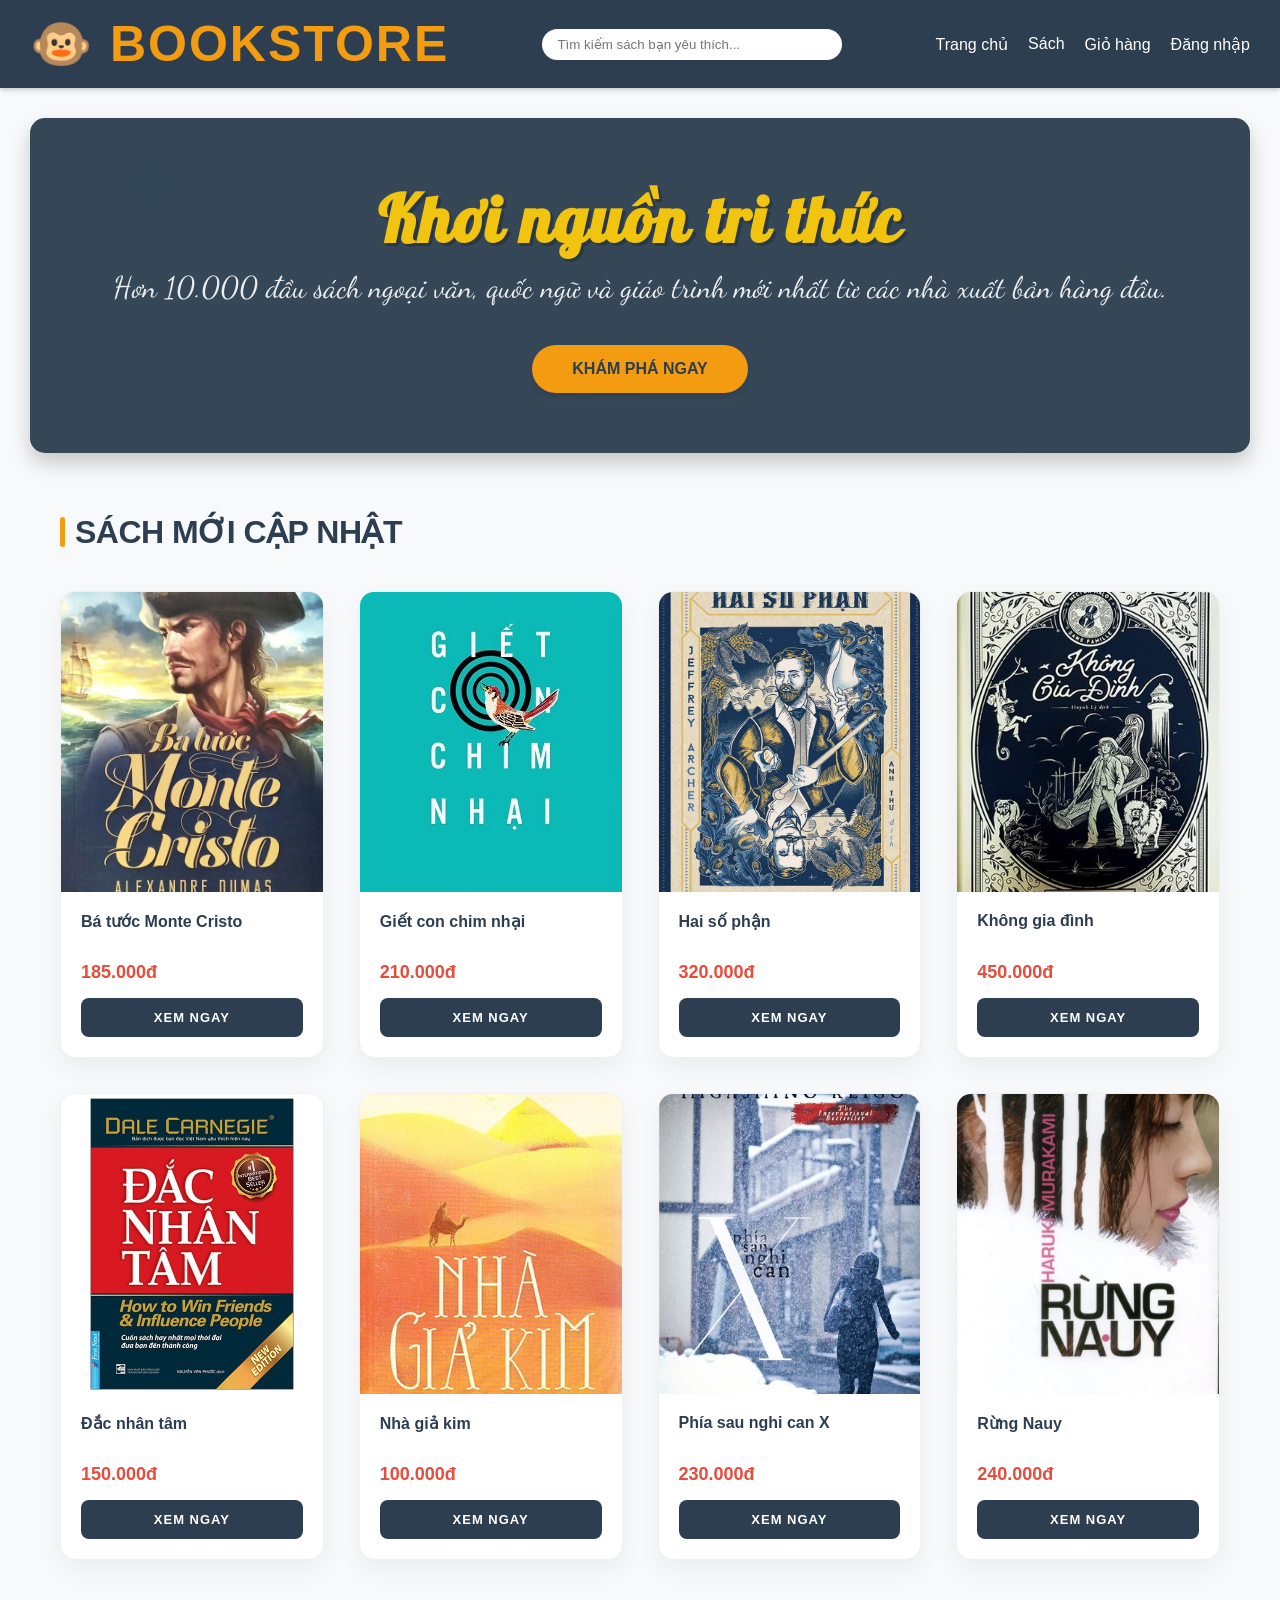
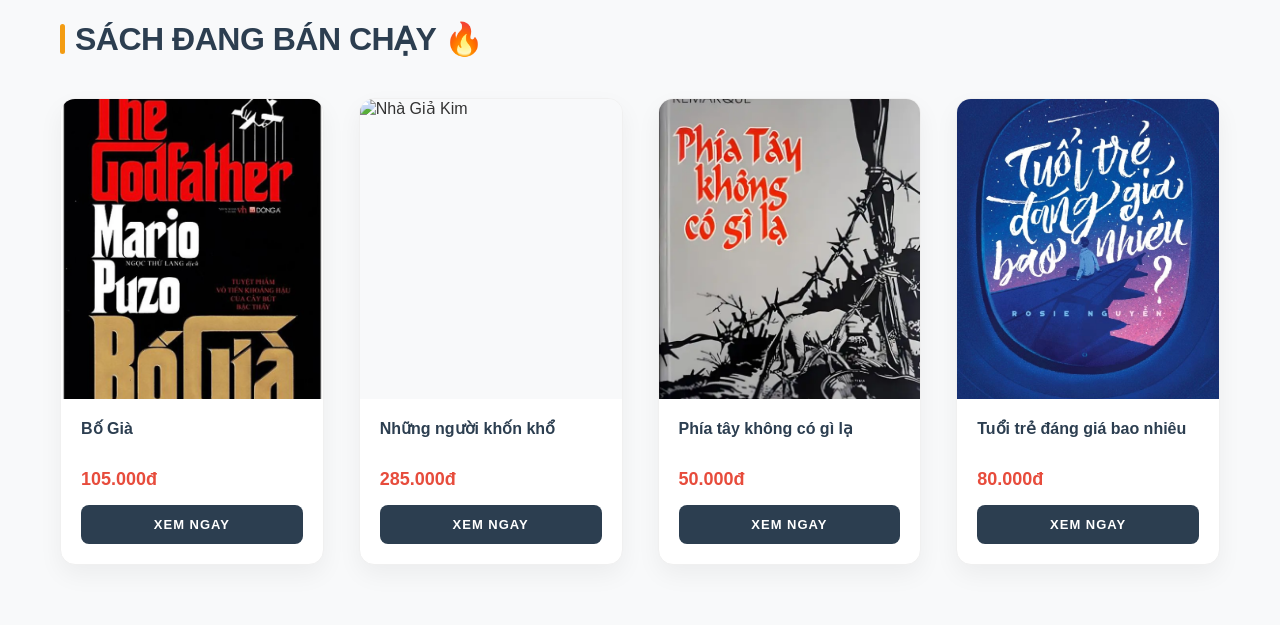
==== src/views/index.html @ acd98447 "Khoi tao du lieu" ====
<!DOCTYPE html>
<html lang="vi">
<head>
    <meta charset="UTF-8">
    <meta name="viewport" content="width=device-width, initial-scale=1.0">
    <title>Hệ Thống Nhà Sách Trực Tuyến</title>
    <link rel="stylesheet" href="../assets/css/dinh-dang.css">
    <link href="https://fonts.googleapis.com/css2?family=Inter:wght@400;700;800&display=swap" rel="stylesheet">
    <link href="https://fonts.googleapis.com/css2?family=Dancing+Script:wght@400;700&display=swap" rel="stylesheet">
    <link href="https://fonts.googleapis.com/css2?family=Dancing+Script:wght@700&family=Lobster&display=swap" rel="stylesheet">
</head>
<body>

<header>
    <div class="logo">
        🐵 BOOKSTORE
    </div>

    <div class="search-bar" style="position: relative;">
        <input type="text" id="search-input" placeholder="Tìm kiếm sách bạn yêu thích..." autocomplete="off">

        <div id="search-suggestions" class="suggestions-box"></div>
    </div>

    <nav>
        <ul>
            <li><a href="index.html">Trang chủ</a></li>
            <li><a href="danh-muc-sach.html">Sách</a></li>
            <li><a href="gio-hang.html">Giỏ hàng</a></li>
            <li id="menu-login"><a href="dang-nhap.html">Đăng nhập</a></li>
        </ul>
    </nav>
</header>

<section class="hero">
    <div class="hero-banner">
        <h1>Khơi nguồn tri thức</h1>
        <p>Hơn 10.000 đầu sách ngoại văn, quốc ngữ và giáo trình mới nhất từ các nhà xuất bản hàng đầu.</p>
        <button class="btn-cta" onclick="window.location.href='danh-muc-sach.html'">Khám phá ngay</button>
    </div>
</section>

<div class="container">
    <h2 style="margin-bottom: 30px; display: flex; align-items: center; gap: 10px;">
        <span style="width: 5px; height: 30px; background: #2563eb; display: inline-block;"></span>
        Sách mới cập nhật
    </h2>

    <div class="book-grid">
        <div class="book-card">
            <div class="book-img"><img src="../assets/images/ba-tuoc-monte-cristo.jpg" style="width: 100%; height: 100%; object-fit: cover;"></div>
            <div class="book-content">
                <div class="book-title">Bá tước Monte Cristo</div>
                <div class="price">185.000đ</div>
                <button class="btn-buy">Xem ngay</button>
            </div>
        </div>

        <div class="book-card">
            <div class="book-img"><img src="../assets/images/giet-con-chim-nhai.jpg" style="width: 100%; height: 100%; object-fit: cover;"></div>
            <div class="book-content">
                <div class="book-title">Giết con chim nhại</div>
                <div class="price">210.000đ</div>
                <button class="btn-buy">Xem ngay</button>
            </div>
        </div>

        <div class="book-card">
            <div class="book-img"><img src="../assets/images/hai-so-phan.jpg" style="width: 100%; height: 100%; object-fit: cover;"></div>
            <div class="book-content">
                <div class="book-title">Hai số phận</div>
                <div class="price">320.000đ</div>
                <button class="btn-buy">Xem ngay</button>
            </div>
        </div>

        <div class="book-card">
            <div class="book-img"><img src="../assets/images/khong-gia-dinh.jpg" style="width: 100%; height: 100%; object-fit: cover;"></div>
            <div class="book-content">
                <div class="book-title">Không gia đình</div>
                <div class="price">450.000đ</div>
                <button class="btn-buy">Xem ngay</button>
            </div>
        </div>

        <div class="book-card">
            <div class="book-img"><img src="../assets/images/dac-nhan-tam.jpg" style="width: 100%; height: 100%; object-fit: cover;"></div>
            <div class="book-content">
                <div class="book-title">Đắc nhân tâm</div>
                <div class="price">150.000đ</div>
                <button class="btn-buy">Xem ngay</button>
            </div>
        </div>

        <div class="book-card">
            <div class="book-img"><img src="../assets/images/nha-gia-kim.jpg" style="width: 100%; height: 100%; object-fit: cover;"></div>
            <div class="book-content">
                <div class="book-title">Nhà giả kim</div>
                <div class="price">100.000đ</div>
                <button class="btn-buy">Xem ngay</button>
            </div>
        </div>

        <div class="book-card">
            <div class="book-img"><img src="../assets/images/phia-sau-nghi-can-x.png" style="width: 100%; height: 100%; object-fit: cover;"></div>
            <div class="book-content">
                <div class="book-title">Phía sau nghi can X</div>
                <div class="price">230.000đ</div>
                <button class="btn-buy">Xem ngay</button>
            </div>
        </div>

        <div class="book-card">
            <div class="book-img"><img src="../assets/images/rung-nauy.png" style="width: 100%; height: 100%; object-fit: cover;"></div>
            <div class="book-content">
                <div class="book-title">Rừng Nauy</div>
                <div class="price">240.000đ</div>
                <button class="btn-buy">Xem ngay</button>
            </div>
        </div>
    </div>
</div>

<div class="container">
    <h2 style="margin-bottom: 30px; display: flex; align-items: center; gap: 10px;">
        <span style="width: 5px; height: 30px; background: #e74c3c; display: inline-block; border-radius: 10px;"></span>
        Sách đang bán chạy 🔥
    </h2>

    <div class="book-grid">
        <div class="book-card">
            <div class="book-img">
                <img src="../assets/images/bo-gia.png" style="width: 100%; height: 100%; object-fit: cover;" alt="Đắc Nhân Tâm">
            </div>
            <div class="book-content">
                <div class="book-title">Bố Già</div>
                <div class="price">105.000đ</div>
                <button class="btn-buy">Xem ngay</button>
            </div>
        </div>

        <div class="book-card">
            <div class="book-img">
                <img src="../assets/images/nhung-nguoi-khon-kho.png" style="width: 100%; height: 100%; object-fit: cover;" alt="Nhà Giả Kim">
            </div>
            <div class="book-content">
                <div class="book-title">Những người khốn khổ</div>
                <div class="price">285.000đ</div>
                <button class="btn-buy">Xem ngay</button>
            </div>
        </div>

        <div class="book-card">
            <div class="book-img">
                <img src="../assets/images/phia-tay-khong-co-gi-la.png" style="width: 100%; height: 100%; object-fit: cover;" alt="Bá tước Monte Cristo">
            </div>
            <div class="book-content">
                <div class="book-title">Phía tây không có gì lạ</div>
                <div class="price">50.000đ</div>
                <button class="btn-buy">Xem ngay</button>
            </div>
        </div>

        <div class="book-card">
            <div class="book-img">
                <img src="../assets/images/tuoi-tre-dang-gia-bao-nhieu.png" style="width: 100%; height: 100%; object-fit: cover;" alt="Giết con chim nhại">
            </div>
            <div class="book-content">
                <div class="book-title">Tuổi trẻ đáng giá bao nhiêu</div>
                <div class="price">80.000đ</div>
                <button class="btn-buy">Xem ngay</button>
            </div>
        </div>
    </div>
</div>

<script>
    // Khi trang web vừa tải xong thì chạy đoạn code này
    document.addEventListener('DOMContentLoaded', function() {
        // Lục tìm trong bộ nhớ xem có tên khách hàng không
        var tenUser = sessionStorage.getItem('tenKhachHang');

        if (tenUser) { // Nếu có người đang đăng nhập
            var menuLogin = document.getElementById('menu-login');

            // 1. Đổi chữ thành tên người dùng (màu cam cho nổi bật)
            // 2. Thêm nút "Đăng xuất" nhỏ ngay bên cạnh
            menuLogin.innerHTML = `
                <a href="#" style="color: #f39c12; font-weight: bold;">👋 Chào, ${tenUser}</a>
                <a href="#" onclick="dangXuat()" style="font-size: 12px; color: #e74c3c; margin-left: 5px; cursor: pointer;">(Thoát)</a>
            `;
        }
    });

    // Hàm xử lý khi bấm nút (Thoát)
    function dangXuat() {
        sessionStorage.removeItem('tenKhachHang'); // Xóa tên khỏi bộ nhớ
        window.location.reload(); // Tải lại trang web về trạng thái ban đầu
    }
</script>

</body>
</html>
---- src/assets/css/dinh-dang.css ----
/* 1. RESET - Dọn sạch lề thừa của trình duyệt */
* {
    margin: 0;
    padding: 0;
    box-sizing: border-box;
}

/* 2. NỀN MÓNG TRANG WEB */
body {
    font-family: 'Segoe UI', Tahoma, Geneva, Verdana, sans-serif;
    background-color: #f8f9fa; /* Màu nền xám thật nhạt cho dịu mắt */
    color: #333;
}

/* 3. THANH MENU (HEADER) */
header {
    background-color: #2c3e50; /* Màu xanh đen chuyên nghiệp */
    color: white;
    display: flex;
    justify-content: space-between;
    align-items: center;
    padding: 15px 30px;
    box-shadow: 0 2px 5px rgba(0,0,0,0.2);
}

header a {
    color: white;
    text-decoration: none;
}

.logo {
    font-size: 50px;
    font-weight: bold;
    color: #f39c12; /* Màu vàng cam */
    letter-spacing: 2px;
}

nav ul {
    list-style: none;
    display: flex;
    gap: 20px; /* Khoảng cách giữa các mục menu */
}

nav a:hover {
    color: #f39c12;
}

/* Trang trí cho ô tìm kiếm */
.search-bar input {
    padding: 8px 15px;
    width: 300px; /* Chiều dài của thanh tìm kiếm */
    border: none; /* Xóa viền đen xấu xí mặc định */
    border-radius: 20px; /* Bo góc tròn trịa */
    outline: none; /* Xóa viền xanh khi click chuột vào */
}

/* Thêm hiệu ứng khi người dùng đang gõ tìm kiếm */
.search-bar input:focus {
    box-shadow: 0 0 8px rgba(243, 156, 18, 0.6); /* Tỏa hào quang màu vàng cam */
}
/* =========================================================
   4. PHẦN GIỚI THIỆU LỚN (HERO BANNER)
   ========================================================= */
.hero-banner {
    background-color: var(--primary-color, #2c3e50); /* Màu xanh đen chuyên nghiệp */
    color: var(--white, white); /* Chữ màu trắng */
    padding: 60px 20px; /* Tăng padding để banner to và thoáng hơn */
    text-align: center;
    border-radius: 15px; /* Bo tròn nhẹ các góc của cả khối banner */
    margin: 30px; /* Tạo khoảng cách 30px xung quanh banner so với các thành phần khác */
    box-shadow: 0 10px 20px rgba(0,0,0,0.2); /* Tạo bóng đổ sâu, làm banner nổi bật hẳn lên */

    /* MẸO NÂNG CAO: Thêm hiệu ứng nền vân mờ (pattern) */
    background-image: radial-gradient(circle at 10% 20%, rgba(216, 241, 230, 0.05) 0%, rgba(233, 226, 226, 0.05) 90.1%);
}

/* Định dạng Tiêu đề chính (Khơi nguồn tri thức) */
.hero-banner h1 {
    /* 1. Đổi sang font Lobster - kiểu uốn lượn nhưng đậm đà, mạnh mẽ */
    font-family: 'Lobster', cursive;

    /* 2. Cho cỡ chữ to hẳn lên để gây ấn tượng mạnh */
    font-size: 65px;

    /* 3. Màu sắc: Dùng màu vàng cam (vàng kim) để trông sang trọng */
    color: #f1c40f;

    /* 4. Hiệu ứng bóng đổ để chữ uốn lượn nổi bật trên nền xanh */
    text-shadow: 3px 3px 0px rgba(0, 0, 0, 0.2);

    margin-bottom: 10px;
    letter-spacing: 2px; /* Khoảng cách giữa các chữ uốn lượn */
}

/* Định dạng dòng mô tả (Hơn 10.000 đầu sách...) */
.hero-banner p {
    font-family: 'Dancing Script', cursive;
    font-size: 30px; /* Nhỏ hơn tiêu đề một chút */
    color: rgba(255, 255, 255, 0.9); /* Màu trắng hơi mờ cho thanh thoát */
    font-weight: 400;

    white-space: nowrap;
    margin: 0 auto 40px auto;
}

/* Định dạng cái nút bấm (KHÁM PHÁ NGAY) */
.hero-banner .btn-cta {
    background-color: var(--accent-color, #f39c12); /* Màu vàng cam nổi bật */
    color: var(--primary-color, #2c3e50); /* Chữ màu xanh đen đậm */
    padding: 15px 40px; /* Nút to, dễ bấm */
    border: none;
    border-radius: 30px; /* Bo tròn hoàn toàn hai đầu nút */
    font-size: 16px;
    font-weight: bold;
    text-transform: uppercase; /* In hoa toàn bộ chữ */
    cursor: pointer;
    transition: all 0.3s ease; /* Thêm hiệu ứng mượt mà khi di chuột vào */
    display: inline-block; /* Để nó hoạt động như một cái nút */
    box-shadow: 0 4px 6px rgba(0,0,0,0.1);
}

/* Hiệu ứng khi di chuột qua nút */
.hero-banner .btn-cta:hover {
    background-color: var(--white, white); /* Chuyển sang nền trắng */
    transform: translateY(-3px); /* Nhảy lên nhẹ một chút */
    box-shadow: 0 6px 12px rgba(243, 156, 18, 0.4); /* Bóng tỏa ra màu cam */
}

/* =========================================================
   TRANG TRÍ KHU VỰC SÁCH MỚI (MODERN BOOK GRID)
   ========================================================= */

/* 1. Căn chỉnh khung chứa tổng thể */
.container {
    max-width: 1200px;
    margin: 60px auto;
    padding: 0 20px;
}

/* 2. Tiêu đề phần (Heading) - Đồng bộ màu với Header */
.container h2 {
    font-size: 32px;
    color: #2c3e50;
    font-weight: 800;
    text-transform: uppercase;
    letter-spacing: -0.5px;
}

.container h2 span {
    background: #f39c12 !important; /* Đổi sang màu vàng cam cho đồng bộ */
    border-radius: 10px;
}

/* 3. Lưới hiển thị (Grid) - Tự động giãn cách */
.book-grid {
    display: grid;
    grid-template-columns: repeat(auto-fill, minmax(230px, 1fr));
    gap: 35px; /* Khoảng cách rộng rãi nhìn sẽ sang hơn */
    margin-top: 40px;
}

/* 4. Thẻ sách (Card) */
.book-card {
    background: #ffffff;
    border-radius: 15px; /* Bo góc tròn trịa hiện đại */
    overflow: hidden;
    box-shadow: 0 10px 25px rgba(0,0,0,0.05); /* Bóng đổ cực mờ, sang trọng */
    transition: all 0.4s cubic-bezier(0.175, 0.885, 0.32, 1.275); /* Hiệu ứng nảy nhẹ */
    border: 1px solid #f0f0f0;
    position: relative;
}

.book-card:hover {
    transform: translateY(-12px); /* Bay lên cao hơn khi di chuột */
    box-shadow: 0 20px 40px rgba(0,0,0,0.15);
    border-color: #f39c12;
}

/* 5. Xử lý ảnh sách - Thu nhỏ và đều tăm tắp */
.book-img {
    height: 300px; /* Cố định chiều cao cho tất cả sách */
    overflow: hidden;
    background: #f8f9fa;
}

.book-img img {
    transition: transform 0.6s ease;
}

.book-card:hover .book-img img {
    transform: scale(1.1); /* Ảnh hơi to ra khi hover tạo cảm giác sống động */
}

/* 6. Nội dung bên trong thẻ (Title, Price, Button) */
.book-content {
    padding: 20px;
    text-align: left;
}

.book-title {
    font-size: 17px;
    font-weight: 700;
    color: #2c3e50;
    margin-bottom: 8px;
    height: 42px; /* Cố định chiều cao 2 dòng để không bị lệch */
    display: -webkit-box;
    -webkit-line-clamp: 2;
    -webkit-box-orient: vertical;
    overflow: hidden;
}

.price {
    font-size: 18px;
    color: #e74c3c;
    font-weight: 800;
    margin-bottom: 15px;
}

/* 7. Nút Mượn Ngay (Button) */
.btn-buy {
    width: 100%;
    padding: 12px;
    background: #2c3e50;
    color: white;
    border: none;
    border-radius: 8px;
    font-weight: 600;
    cursor: pointer;
    transition: all 0.3s ease;
    text-transform: uppercase;
    font-size: 13px;
    letter-spacing: 1px;
}

.btn-buy:hover {
    background: #f39c12; /* Khi hover nút đổi sang màu vàng cam */
    color: #2c3e50;
    box-shadow: 0 5px 15px rgba(243, 156, 18, 0.4);
}

/* 6. TỪNG CUỐN SÁCH (FLEXBOX HÀNG NGANG) */
.book-list-item {
    display: flex;             /* QUAN TRỌNG NHẤT: Xếp mọi thứ thành hàng ngang */
    align-items: center;       /* Căn giữa theo chiều dọc */
    padding: 15px;
    border-bottom: 1px solid #eee; /* Đường kẻ mờ ngăn cách các cuốn sách */
    transition: background-color 0.2s;
}

.book-list-item:hover {
    background-color: #f8fbff; /* Đổi màu nền xanh nhạt khi di chuột vào dòng */
}

/* Bỏ đường kẻ ở cuốn sách cuối cùng cho đẹp */
.book-list-item:last-child {
    border-bottom: none;
}

/* 7. ẢNH BÌA SÁCH (Đã ép nhỏ lại) */
.book-cover {
    width: 60px;               /* Ảnh bé xinh theo ý ông */
    height: 90px;
    object-fit: cover;
    border-radius: 4px;
    margin-right: 25px;        /* Đẩy phần chữ ra xa một chút */
    box-shadow: 0 2px 4px rgba(0,0,0,0.15);
}

/* 8. PHẦN THÔNG TIN CHỮ VÀ GIÁ */
.book-details {
    flex-grow: 1;              /* Phình to ra chiếm hết khoảng trống để đẩy nút bấm về cuối */
    display: flex;
    align-items: center;       /* Xếp Tên sách, Tác giả, Đánh giá, Giá tiền thành 1 hàng ngang */
    justify-content: space-between; /* Chia đều khoảng cách giữa các thông tin */
    padding-right: 30px;
}

.book-title {
    font-size: 16px;
    font-weight: bold;
    color: #2c3e50;
    width: 250px;              /* Cố định chiều rộng để các cột thẳng hàng nhau */
}

.book-author {
    color: #7f8c8d;
    font-size: 14px;
    width: 150px;
}

.book-rating {
    color: #f1c40f;
    font-size: 14px;
    width: 120px;
}

.book-price {
    font-size: 18px;
    font-weight: bold;
    color: #e74c3c;
    width: 100px;
    text-align: right;
}

/* 9. NÚT THÊM VÀO GIỎ */
.add-to-cart {
    background-color: #3498db;
    color: white;
    border: none;
    padding: 10px 20px;
    border-radius: 5px;
    font-weight: bold;
    cursor: pointer;
    transition: 0.3s;
    min-width: 130px;
}

.add-to-cart:hover {
    background-color: #2980b9;
    box-shadow: 0 4px 8px rgba(0,0,0,0.15);
    transform: translateY(-2px); /* Hiệu ứng nảy lên một chút */
}

/* =========================================================
   GIAO DIỆN HỘP GỢI Ý TÌM KIẾM
   ========================================================= */
.suggestions-box {
    position: absolute;
    top: 110%; /* Nằm ngay sát dưới thanh tìm kiếm */
    left: 0;
    width: 100%;
    background: white;
    border-radius: 10px;
    box-shadow: 0 10px 25px rgba(0,0,0,0.15); /* Đổ bóng sâu để nổi bật lên trên web */
    max-height: 350px;
    overflow-y: auto; /* Nếu gợi ý nhiều quá thì có thanh cuộn */
    z-index: 9999; /* Luôn nổi lên trên cùng, không bị các khối khác đè lên */
    display: none; /* Mặc định giấu đi, khi nào gõ chữ mới hiện */
}

/* Từng thẻ gợi ý sách bên trong hộp */
.suggestion-item {
    display: flex;
    align-items: center;
    padding: 12px 15px;
    border-bottom: 1px solid #f1f2f6;
    text-decoration: none;
    color: #2c3e50;
    transition: background 0.2s;
}

.suggestion-item:last-child {
    border-bottom: none;
}

/* Hiệu ứng rê chuột vào thẻ gợi ý */
.suggestion-item:hover {
    background-color: #f8f9fa;
}

.suggestion-item:hover h4 {
    color: #f39c12; /* Đổi màu tên sách thành cam */
}

/* Ảnh bìa thu nhỏ trong hộp gợi ý */
.suggestion-item img {
    width: 45px;
    height: 65px;
    object-fit: cover;
    border-radius: 4px;
    margin-right: 15px;
    box-shadow: 0 2px 5px rgba(0,0,0,0.1);
}

/* Thông tin sách trong hộp gợi ý */
.suggestion-item-info h4 {
    margin: 0 0 5px 0;
    font-size: 15px;
    font-weight: 600;
}

.suggestion-item-info p {
    margin: 0;
    font-size: 13px;
    color: #e74c3c;
    font-weight: bold;
}
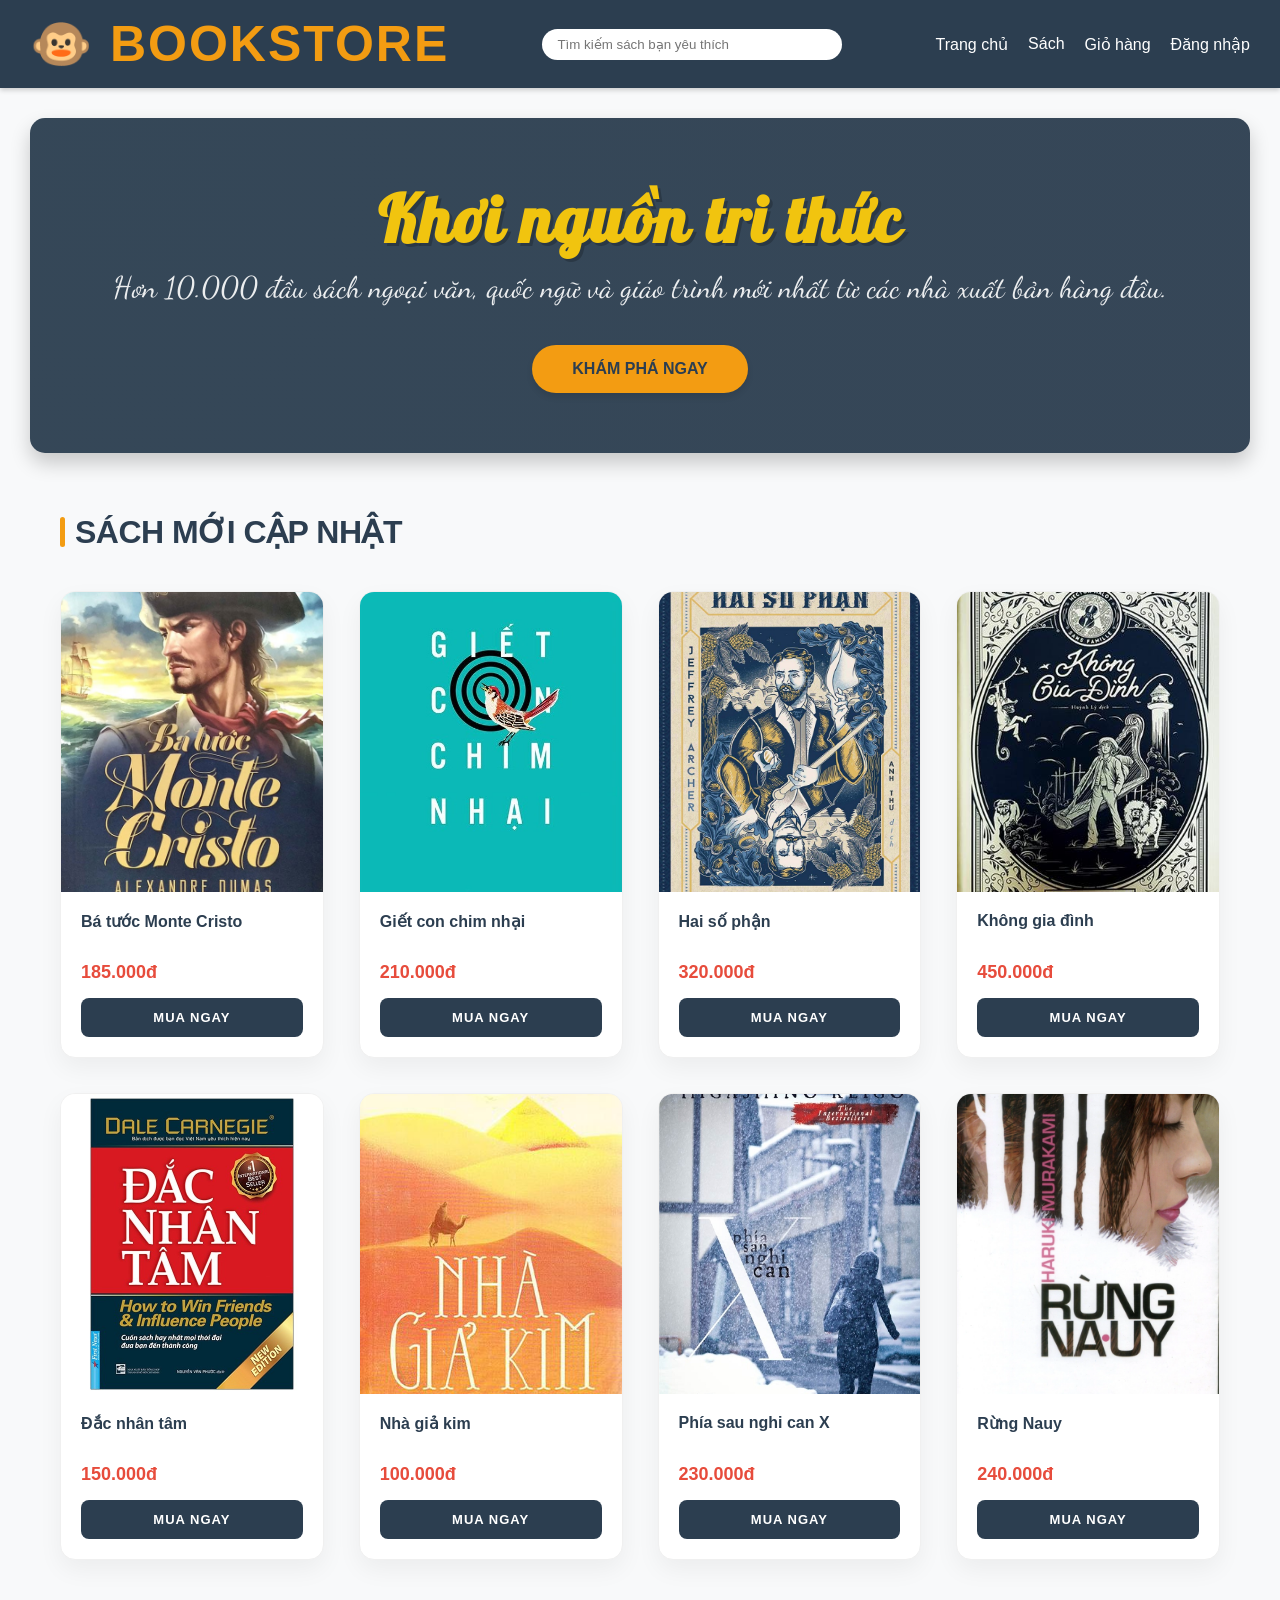
==== commit b9acc59c: "-" ====
--- a/src/views/index.html
+++ b/src/views/index.html
@@ -16,18 +16,16 @@
         🐵 BOOKSTORE
     </div>
 
-    <div class="search-bar" style="position: relative;">
-        <input type="text" id="search-input" placeholder="Tìm kiếm sách bạn yêu thích..." autocomplete="off">
-
-        <div id="search-suggestions" class="suggestions-box"></div>
+    <div class="search-bar">
+        <input type="text" placeholder="Tìm kiếm sách bạn yêu thích">
     </div>
 
     <nav>
         <ul>
-            <li><a href="index.html">Trang chủ</a></li>
+            <li><a href="#">Trang chủ</a></li>
             <li><a href="danh-muc-sach.html">Sách</a></li>
-            <li><a href="gio-hang.html">Giỏ hàng</a></li>
-            <li id="menu-login"><a href="dang-nhap.html">Đăng nhập</a></li>
+            <li><a href="#">Giỏ hàng</a></li>
+            <li><a href="#">Đăng nhập</a></li>
         </ul>
     </nav>
 </header>
@@ -36,7 +34,9 @@
     <div class="hero-banner">
         <h1>Khơi nguồn tri thức</h1>
         <p>Hơn 10.000 đầu sách ngoại văn, quốc ngữ và giáo trình mới nhất từ các nhà xuất bản hàng đầu.</p>
-        <button class="btn-cta" onclick="window.location.href='danh-muc-sach.html'">Khám phá ngay</button>
+        <a href="danh-muc-sach.html" style="text-decoration: none;">
+            <button class="btn-cta">Khám phá ngay</button>
+        </a>
     </div>
 </section>
 
@@ -52,7 +52,7 @@
             <div class="book-content">
                 <div class="book-title">Bá tước Monte Cristo</div>
                 <div class="price">185.000đ</div>
-                <button class="btn-buy">Xem ngay</button>
+                <button class="btn-buy">Mua ngay</button>
             </div>
         </div>
 
@@ -61,7 +61,7 @@
             <div class="book-content">
                 <div class="book-title">Giết con chim nhại</div>
                 <div class="price">210.000đ</div>
-                <button class="btn-buy">Xem ngay</button>
+                <button class="btn-buy">Mua ngay</button>
             </div>
         </div>
 
@@ -70,7 +70,7 @@
             <div class="book-content">
                 <div class="book-title">Hai số phận</div>
                 <div class="price">320.000đ</div>
-                <button class="btn-buy">Xem ngay</button>
+                <button class="btn-buy">Mua ngay</button>
             </div>
         </div>
 
@@ -79,7 +79,7 @@
             <div class="book-content">
                 <div class="book-title">Không gia đình</div>
                 <div class="price">450.000đ</div>
-                <button class="btn-buy">Xem ngay</button>
+                <button class="btn-buy">Mua ngay</button>
             </div>
         </div>
 
@@ -88,7 +88,7 @@
             <div class="book-content">
                 <div class="book-title">Đắc nhân tâm</div>
                 <div class="price">150.000đ</div>
-                <button class="btn-buy">Xem ngay</button>
+                <button class="btn-buy">Mua ngay</button>
             </div>
         </div>
 
@@ -97,7 +97,7 @@
             <div class="book-content">
                 <div class="book-title">Nhà giả kim</div>
                 <div class="price">100.000đ</div>
-                <button class="btn-buy">Xem ngay</button>
+                <button class="btn-buy">Mua ngay</button>
             </div>
         </div>
 
@@ -106,7 +106,7 @@
             <div class="book-content">
                 <div class="book-title">Phía sau nghi can X</div>
                 <div class="price">230.000đ</div>
-                <button class="btn-buy">Xem ngay</button>
+                <button class="btn-buy">Mua ngay</button>
             </div>
         </div>
 
@@ -115,89 +115,11 @@
             <div class="book-content">
                 <div class="book-title">Rừng Nauy</div>
                 <div class="price">240.000đ</div>
-                <button class="btn-buy">Xem ngay</button>
+                <button class="btn-buy">Mua ngay</button>
             </div>
         </div>
     </div>
 </div>
 
-<div class="container">
-    <h2 style="margin-bottom: 30px; display: flex; align-items: center; gap: 10px;">
-        <span style="width: 5px; height: 30px; background: #e74c3c; display: inline-block; border-radius: 10px;"></span>
-        Sách đang bán chạy 🔥
-    </h2>
-
-    <div class="book-grid">
-        <div class="book-card">
-            <div class="book-img">
-                <img src="../assets/images/bo-gia.png" style="width: 100%; height: 100%; object-fit: cover;" alt="Đắc Nhân Tâm">
-            </div>
-            <div class="book-content">
-                <div class="book-title">Bố Già</div>
-                <div class="price">105.000đ</div>
-                <button class="btn-buy">Xem ngay</button>
-            </div>
-        </div>
-
-        <div class="book-card">
-            <div class="book-img">
-                <img src="../assets/images/nhung-nguoi-khon-kho.png" style="width: 100%; height: 100%; object-fit: cover;" alt="Nhà Giả Kim">
-            </div>
-            <div class="book-content">
-                <div class="book-title">Những người khốn khổ</div>
-                <div class="price">285.000đ</div>
-                <button class="btn-buy">Xem ngay</button>
-            </div>
-        </div>
-
-        <div class="book-card">
-            <div class="book-img">
-                <img src="../assets/images/phia-tay-khong-co-gi-la.png" style="width: 100%; height: 100%; object-fit: cover;" alt="Bá tước Monte Cristo">
-            </div>
-            <div class="book-content">
-                <div class="book-title">Phía tây không có gì lạ</div>
-                <div class="price">50.000đ</div>
-                <button class="btn-buy">Xem ngay</button>
-            </div>
-        </div>
-
-        <div class="book-card">
-            <div class="book-img">
-                <img src="../assets/images/tuoi-tre-dang-gia-bao-nhieu.png" style="width: 100%; height: 100%; object-fit: cover;" alt="Giết con chim nhại">
-            </div>
-            <div class="book-content">
-                <div class="book-title">Tuổi trẻ đáng giá bao nhiêu</div>
-                <div class="price">80.000đ</div>
-                <button class="btn-buy">Xem ngay</button>
-            </div>
-        </div>
-    </div>
-</div>
-
-<script>
-    // Khi trang web vừa tải xong thì chạy đoạn code này
-    document.addEventListener('DOMContentLoaded', function() {
-        // Lục tìm trong bộ nhớ xem có tên khách hàng không
-        var tenUser = sessionStorage.getItem('tenKhachHang');
-
-        if (tenUser) { // Nếu có người đang đăng nhập
-            var menuLogin = document.getElementById('menu-login');
-
-            // 1. Đổi chữ thành tên người dùng (màu cam cho nổi bật)
-            // 2. Thêm nút "Đăng xuất" nhỏ ngay bên cạnh
-            menuLogin.innerHTML = `
-                <a href="#" style="color: #f39c12; font-weight: bold;">👋 Chào, ${tenUser}</a>
-                <a href="#" onclick="dangXuat()" style="font-size: 12px; color: #e74c3c; margin-left: 5px; cursor: pointer;">(Thoát)</a>
-            `;
-        }
-    });
-
-    // Hàm xử lý khi bấm nút (Thoát)
-    function dangXuat() {
-        sessionStorage.removeItem('tenKhachHang'); // Xóa tên khỏi bộ nhớ
-        window.location.reload(); // Tải lại trang web về trạng thái ban đầu
-    }
-</script>
-
 </body>
 </html>
--- a/src/assets/css/dinh-dang.css
+++ b/src/assets/css/dinh-dang.css
@@ -320,68 +320,86 @@
     box-shadow: 0 4px 8px rgba(0,0,0,0.15);
     transform: translateY(-2px); /* Hiệu ứng nảy lên một chút */
 }
-
-/* =========================================================
-   GIAO DIỆN HỘP GỢI Ý TÌM KIẾM
-   ========================================================= */
-.suggestions-box {
-    position: absolute;
-    top: 110%; /* Nằm ngay sát dưới thanh tìm kiếm */
-    left: 0;
-    width: 100%;
+/* --- Style cho trang Danh mục sách --- */
+
+/* 1. Thanh bộ lọc (Filter Bar) */
+.filter-bar {
+    display: flex;
+    gap: 30px;
     background: white;
-    border-radius: 10px;
-    box-shadow: 0 10px 25px rgba(0,0,0,0.15); /* Đổ bóng sâu để nổi bật lên trên web */
-    max-height: 350px;
-    overflow-y: auto; /* Nếu gợi ý nhiều quá thì có thanh cuộn */
-    z-index: 9999; /* Luôn nổi lên trên cùng, không bị các khối khác đè lên */
-    display: none; /* Mặc định giấu đi, khi nào gõ chữ mới hiện */
-}
-
-/* Từng thẻ gợi ý sách bên trong hộp */
-.suggestion-item {
-    display: flex;
+    padding: 20px;
+    border-radius: 12px;
+    margin-bottom: 40px;
+    box-shadow: 0 4px 6px -1px rgba(0, 0, 0, 0.1);
     align-items: center;
-    padding: 12px 15px;
-    border-bottom: 1px solid #f1f2f6;
-    text-decoration: none;
-    color: #2c3e50;
-    transition: background 0.2s;
-}
-
-.suggestion-item:last-child {
-    border-bottom: none;
-}
-
-/* Hiệu ứng rê chuột vào thẻ gợi ý */
-.suggestion-item:hover {
-    background-color: #f8f9fa;
-}
-
-.suggestion-item:hover h4 {
-    color: #f39c12; /* Đổi màu tên sách thành cam */
-}
-
-/* Ảnh bìa thu nhỏ trong hộp gợi ý */
-.suggestion-item img {
-    width: 45px;
-    height: 65px;
-    object-fit: cover;
-    border-radius: 4px;
-    margin-right: 15px;
-    box-shadow: 0 2px 5px rgba(0,0,0,0.1);
-}
-
-/* Thông tin sách trong hộp gợi ý */
-.suggestion-item-info h4 {
-    margin: 0 0 5px 0;
-    font-size: 15px;
-    font-weight: 600;
-}
-
-.suggestion-item-info p {
-    margin: 0;
-    font-size: 13px;
-    color: #e74c3c;
-    font-weight: bold;
+}
+
+.filter-item {
+    display: flex;
+    align-items: center;
+    gap: 10px;
+}
+
+.filter-item label {
+    font-weight: 700;
+    color: #475569;
+}
+
+.filter-item select {
+    padding: 8px 15px;
+    border: 1px solid #e2e8f0;
+    border-radius: 8px;
+    outline: none;
+    cursor: pointer;
+    background-color: #f8fafc;
+}
+
+/* 2. Lưới sách 4 cột (Grid 4x4) */
+.book-catalog-grid {
+    display: grid;
+    /* Chia làm 4 cột bằng nhau */
+    grid-template-columns: repeat(4, 1fr);
+    gap: 30px; /* Khoảng cách giữa các quyển sách */
+}
+
+/* 3. Phân trang (Pagination) */
+.pagination {
+    margin-top: 50px;
+    display: flex;
+    justify-content: center;
+    gap: 10px;
+    padding-bottom: 50px;
+}
+
+.page-btn {
+    padding: 10px 20px;
+    border: 1px solid #2563eb;
+    background: white;
+    color: #2563eb;
+    border-radius: 8px;
+    font-weight: 700;
+    cursor: pointer;
+    transition: 0.3s;
+}
+
+.page-btn.active, .page-btn:hover {
+    background: #2563eb;
+    color: white;
+}
+
+/* Responsive: Trên máy tính bảng hiện 2 cột, điện thoại hiện 1 cột */
+@media (max-width: 1024px) {
+    .book-catalog-grid {
+        grid-template-columns: repeat(2, 1fr);
+    }
+}
+
+@media (max-width: 640px) {
+    .book-catalog-grid {
+        grid-template-columns: 1fr;
+    }
+    .filter-bar {
+        flex-direction: column;
+        align-items: flex-start;
+    }
 }
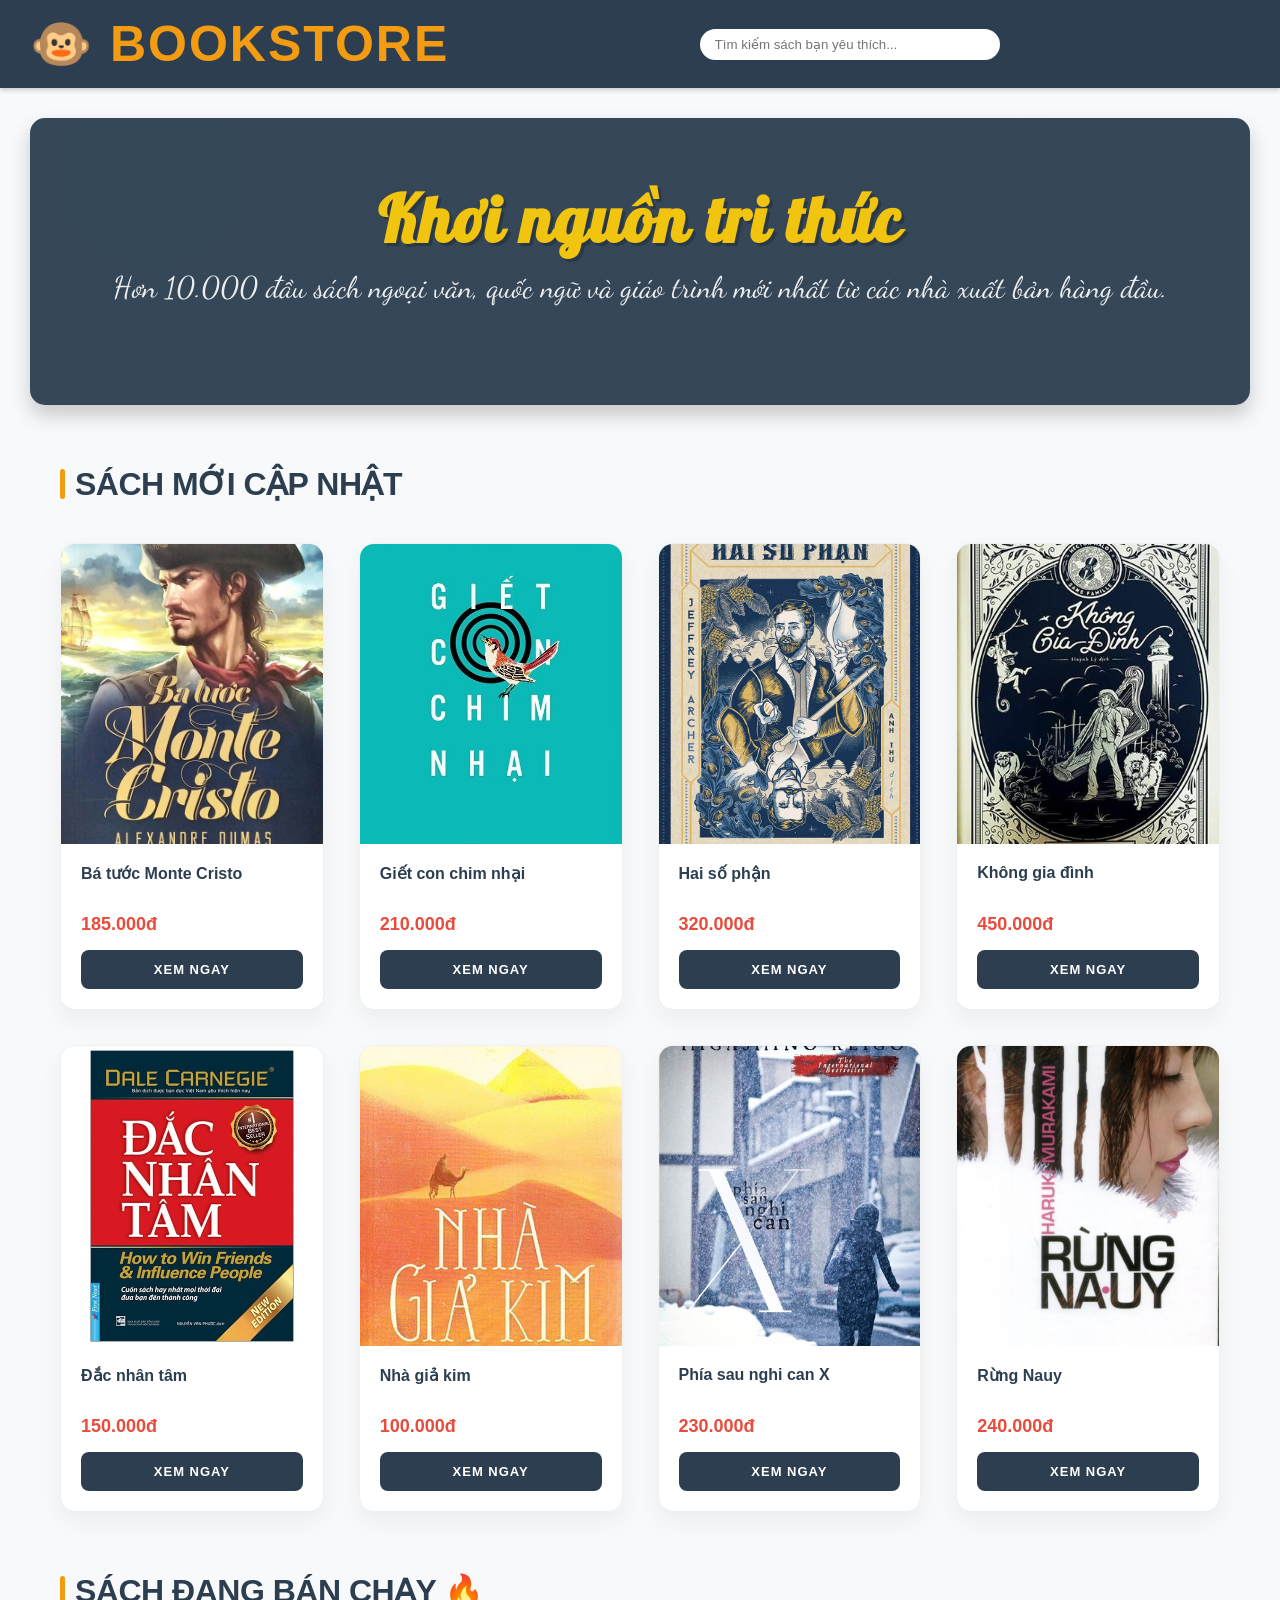
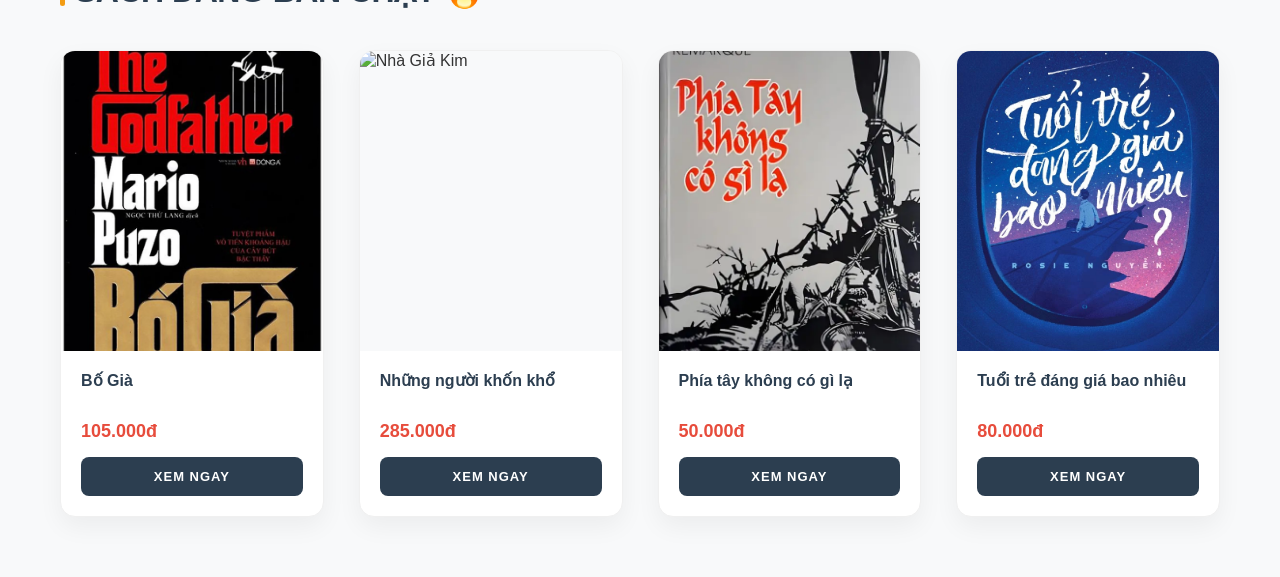
==== commit 105d2b9a: "Merge branch 'main' into Phan-cua-Vu" ====
--- a/src/views/index.html
+++ b/src/views/index.html
@@ -16,16 +16,15 @@
         🐵 BOOKSTORE
     </div>
 
-    <div class="search-bar">
-        <input type="text" placeholder="Tìm kiếm sách bạn yêu thích">
+    <div class="search-bar" style="position: relative;">
+        <input type="text" id="search-input" placeholder="Tìm kiếm sách bạn yêu thích..." autocomplete="off">
+
+        <div id="search-suggestions" class="suggestions-box"></div>
     </div>
 
     <nav>
         <ul>
-            <li><a href="#">Trang chủ</a></li>
-            <li><a href="danh-muc-sach.html">Sách</a></li>
-            <li><a href="#">Giỏ hàng</a></li>
-            <li><a href="#">Đăng nhập</a></li>
+
         </ul>
     </nav>
 </header>
@@ -34,9 +33,7 @@
     <div class="hero-banner">
         <h1>Khơi nguồn tri thức</h1>
         <p>Hơn 10.000 đầu sách ngoại văn, quốc ngữ và giáo trình mới nhất từ các nhà xuất bản hàng đầu.</p>
-        <a href="danh-muc-sach.html" style="text-decoration: none;">
-            <button class="btn-cta">Khám phá ngay</button>
-        </a>
+
     </div>
 </section>
 
@@ -52,7 +49,7 @@
             <div class="book-content">
                 <div class="book-title">Bá tước Monte Cristo</div>
                 <div class="price">185.000đ</div>
-                <button class="btn-buy">Mua ngay</button>
+                <button class="btn-buy">Xem ngay</button>
             </div>
         </div>
 
@@ -61,7 +58,7 @@
             <div class="book-content">
                 <div class="book-title">Giết con chim nhại</div>
                 <div class="price">210.000đ</div>
-                <button class="btn-buy">Mua ngay</button>
+                <button class="btn-buy">Xem ngay</button>
             </div>
         </div>
 
@@ -70,7 +67,7 @@
             <div class="book-content">
                 <div class="book-title">Hai số phận</div>
                 <div class="price">320.000đ</div>
-                <button class="btn-buy">Mua ngay</button>
+                <button class="btn-buy">Xem ngay</button>
             </div>
         </div>
 
@@ -79,7 +76,7 @@
             <div class="book-content">
                 <div class="book-title">Không gia đình</div>
                 <div class="price">450.000đ</div>
-                <button class="btn-buy">Mua ngay</button>
+                <button class="btn-buy">Xem ngay</button>
             </div>
         </div>
 
@@ -88,7 +85,7 @@
             <div class="book-content">
                 <div class="book-title">Đắc nhân tâm</div>
                 <div class="price">150.000đ</div>
-                <button class="btn-buy">Mua ngay</button>
+                <button class="btn-buy">Xem ngay</button>
             </div>
         </div>
 
@@ -97,7 +94,7 @@
             <div class="book-content">
                 <div class="book-title">Nhà giả kim</div>
                 <div class="price">100.000đ</div>
-                <button class="btn-buy">Mua ngay</button>
+                <button class="btn-buy">Xem ngay</button>
             </div>
         </div>
 
@@ -106,7 +103,7 @@
             <div class="book-content">
                 <div class="book-title">Phía sau nghi can X</div>
                 <div class="price">230.000đ</div>
-                <button class="btn-buy">Mua ngay</button>
+                <button class="btn-buy">Xem ngay</button>
             </div>
         </div>
 
@@ -115,11 +112,89 @@
             <div class="book-content">
                 <div class="book-title">Rừng Nauy</div>
                 <div class="price">240.000đ</div>
-                <button class="btn-buy">Mua ngay</button>
+                <button class="btn-buy">Xem ngay</button>
             </div>
         </div>
     </div>
 </div>
+
+<div class="container">
+    <h2 style="margin-bottom: 30px; display: flex; align-items: center; gap: 10px;">
+        <span style="width: 5px; height: 30px; background: #e74c3c; display: inline-block; border-radius: 10px;"></span>
+        Sách đang bán chạy 🔥
+    </h2>
+
+    <div class="book-grid">
+        <div class="book-card">
+            <div class="book-img">
+                <img src="../assets/images/bo-gia.png" style="width: 100%; height: 100%; object-fit: cover;" alt="Đắc Nhân Tâm">
+            </div>
+            <div class="book-content">
+                <div class="book-title">Bố Già</div>
+                <div class="price">105.000đ</div>
+                <button class="btn-buy">Xem ngay</button>
+            </div>
+        </div>
+
+        <div class="book-card">
+            <div class="book-img">
+                <img src="../assets/images/nhung-nguoi-khon-kho.png" style="width: 100%; height: 100%; object-fit: cover;" alt="Nhà Giả Kim">
+            </div>
+            <div class="book-content">
+                <div class="book-title">Những người khốn khổ</div>
+                <div class="price">285.000đ</div>
+                <button class="btn-buy">Xem ngay</button>
+            </div>
+        </div>
+
+        <div class="book-card">
+            <div class="book-img">
+                <img src="../assets/images/phia-tay-khong-co-gi-la.png" style="width: 100%; height: 100%; object-fit: cover;" alt="Bá tước Monte Cristo">
+            </div>
+            <div class="book-content">
+                <div class="book-title">Phía tây không có gì lạ</div>
+                <div class="price">50.000đ</div>
+                <button class="btn-buy">Xem ngay</button>
+            </div>
+        </div>
+
+        <div class="book-card">
+            <div class="book-img">
+                <img src="../assets/images/tuoi-tre-dang-gia-bao-nhieu.png" style="width: 100%; height: 100%; object-fit: cover;" alt="Giết con chim nhại">
+            </div>
+            <div class="book-content">
+                <div class="book-title">Tuổi trẻ đáng giá bao nhiêu</div>
+                <div class="price">80.000đ</div>
+                <button class="btn-buy">Xem ngay</button>
+            </div>
+        </div>
+    </div>
+</div>
+
+<script>
+    // Khi trang web vừa tải xong thì chạy đoạn code này
+    document.addEventListener('DOMContentLoaded', function() {
+        // Lục tìm trong bộ nhớ xem có tên khách hàng không
+        var tenUser = sessionStorage.getItem('tenKhachHang');
+
+        if (tenUser) { // Nếu có người đang đăng nhập
+            var menuLogin = document.getElementById('menu-login');
+
+            // 1. Đổi chữ thành tên người dùng (màu cam cho nổi bật)
+            // 2. Thêm nút "Đăng xuất" nhỏ ngay bên cạnh
+            menuLogin.innerHTML = `
+                <a href="#" style="color: #f39c12; font-weight: bold;">👋 Chào, ${tenUser}</a>
+                <a href="#" onclick="dangXuat()" style="font-size: 12px; color: #e74c3c; margin-left: 5px; cursor: pointer;">(Thoát)</a>
+            `;
+        }
+    });
+
+    // Hàm xử lý khi bấm nút (Thoát)
+    function dangXuat() {
+        sessionStorage.removeItem('tenKhachHang'); // Xóa tên khỏi bộ nhớ
+        window.location.reload(); // Tải lại trang web về trạng thái ban đầu
+    }
+</script>
 
 </body>
 </html>
--- a/src/assets/css/dinh-dang.css
+++ b/src/assets/css/dinh-dang.css
@@ -320,86 +320,68 @@
     box-shadow: 0 4px 8px rgba(0,0,0,0.15);
     transform: translateY(-2px); /* Hiệu ứng nảy lên một chút */
 }
-/* --- Style cho trang Danh mục sách --- */
-
-/* 1. Thanh bộ lọc (Filter Bar) */
-.filter-bar {
-    display: flex;
-    gap: 30px;
+
+/* =========================================================
+   GIAO DIỆN HỘP GỢI Ý TÌM KIẾM
+   ========================================================= */
+.suggestions-box {
+    position: absolute;
+    top: 110%; /* Nằm ngay sát dưới thanh tìm kiếm */
+    left: 0;
+    width: 100%;
     background: white;
-    padding: 20px;
-    border-radius: 12px;
-    margin-bottom: 40px;
-    box-shadow: 0 4px 6px -1px rgba(0, 0, 0, 0.1);
-    align-items: center;
-}
-
-.filter-item {
+    border-radius: 10px;
+    box-shadow: 0 10px 25px rgba(0,0,0,0.15); /* Đổ bóng sâu để nổi bật lên trên web */
+    max-height: 350px;
+    overflow-y: auto; /* Nếu gợi ý nhiều quá thì có thanh cuộn */
+    z-index: 9999; /* Luôn nổi lên trên cùng, không bị các khối khác đè lên */
+    display: none; /* Mặc định giấu đi, khi nào gõ chữ mới hiện */
+}
+
+/* Từng thẻ gợi ý sách bên trong hộp */
+.suggestion-item {
     display: flex;
     align-items: center;
-    gap: 10px;
-}
-
-.filter-item label {
-    font-weight: 700;
-    color: #475569;
-}
-
-.filter-item select {
-    padding: 8px 15px;
-    border: 1px solid #e2e8f0;
-    border-radius: 8px;
-    outline: none;
-    cursor: pointer;
-    background-color: #f8fafc;
-}
-
-/* 2. Lưới sách 4 cột (Grid 4x4) */
-.book-catalog-grid {
-    display: grid;
-    /* Chia làm 4 cột bằng nhau */
-    grid-template-columns: repeat(4, 1fr);
-    gap: 30px; /* Khoảng cách giữa các quyển sách */
-}
-
-/* 3. Phân trang (Pagination) */
-.pagination {
-    margin-top: 50px;
-    display: flex;
-    justify-content: center;
-    gap: 10px;
-    padding-bottom: 50px;
-}
-
-.page-btn {
-    padding: 10px 20px;
-    border: 1px solid #2563eb;
-    background: white;
-    color: #2563eb;
-    border-radius: 8px;
-    font-weight: 700;
-    cursor: pointer;
-    transition: 0.3s;
-}
-
-.page-btn.active, .page-btn:hover {
-    background: #2563eb;
-    color: white;
-}
-
-/* Responsive: Trên máy tính bảng hiện 2 cột, điện thoại hiện 1 cột */
-@media (max-width: 1024px) {
-    .book-catalog-grid {
-        grid-template-columns: repeat(2, 1fr);
-    }
-}
-
-@media (max-width: 640px) {
-    .book-catalog-grid {
-        grid-template-columns: 1fr;
-    }
-    .filter-bar {
-        flex-direction: column;
-        align-items: flex-start;
-    }
+    padding: 12px 15px;
+    border-bottom: 1px solid #f1f2f6;
+    text-decoration: none;
+    color: #2c3e50;
+    transition: background 0.2s;
+}
+
+.suggestion-item:last-child {
+    border-bottom: none;
+}
+
+/* Hiệu ứng rê chuột vào thẻ gợi ý */
+.suggestion-item:hover {
+    background-color: #f8f9fa;
+}
+
+.suggestion-item:hover h4 {
+    color: #f39c12; /* Đổi màu tên sách thành cam */
+}
+
+/* Ảnh bìa thu nhỏ trong hộp gợi ý */
+.suggestion-item img {
+    width: 45px;
+    height: 65px;
+    object-fit: cover;
+    border-radius: 4px;
+    margin-right: 15px;
+    box-shadow: 0 2px 5px rgba(0,0,0,0.1);
+}
+
+/* Thông tin sách trong hộp gợi ý */
+.suggestion-item-info h4 {
+    margin: 0 0 5px 0;
+    font-size: 15px;
+    font-weight: 600;
+}
+
+.suggestion-item-info p {
+    margin: 0;
+    font-size: 13px;
+    color: #e74c3c;
+    font-weight: bold;
 }
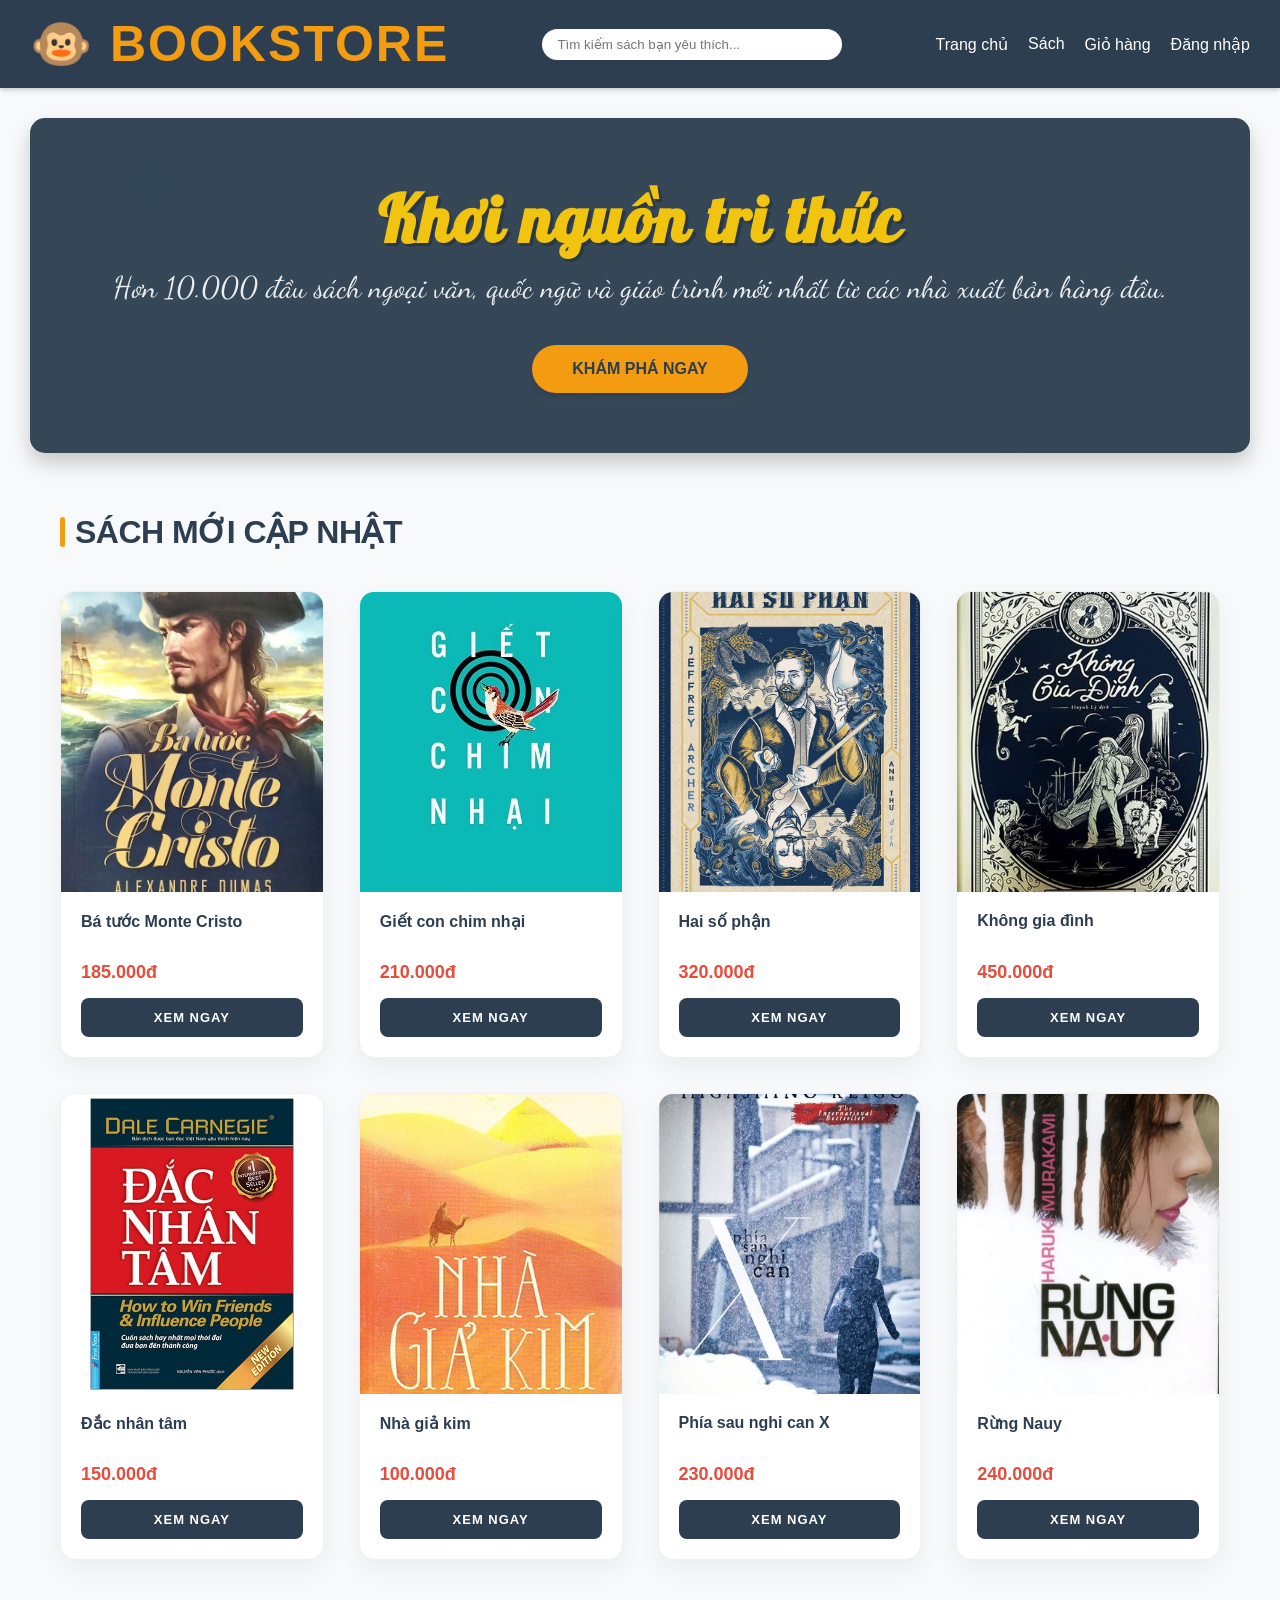
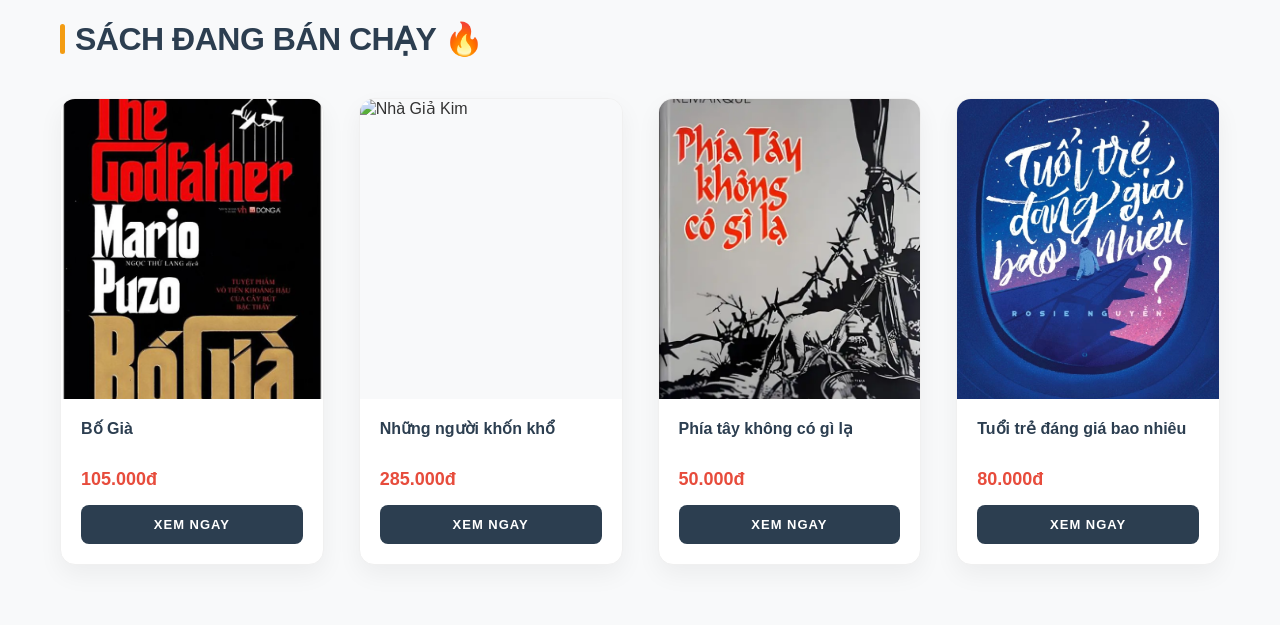
==== commit 876db26f: "Khoi tao du lieu" ====
--- a/src/views/index.html
+++ b/src/views/index.html
@@ -24,7 +24,10 @@
 
     <nav>
         <ul>
-
+            <li><a href="index.html">Trang chủ</a></li>
+            <li><a href="danh-muc-sach.html">Sách</a></li>
+            <li><a href="gio-hang.html">Giỏ hàng</a></li>
+            <li id="menu-login"><a href="dang-nhap.html">Đăng nhập</a></li>
         </ul>
     </nav>
 </header>
@@ -33,7 +36,7 @@
     <div class="hero-banner">
         <h1>Khơi nguồn tri thức</h1>
         <p>Hơn 10.000 đầu sách ngoại văn, quốc ngữ và giáo trình mới nhất từ các nhà xuất bản hàng đầu.</p>
-
+        <button class="btn-cta" onclick="window.location.href='danh-muc-sach.html'">Khám phá ngay</button>
     </div>
 </section>
 
--- a/src/assets/css/dinh-dang.css
+++ b/src/assets/css/dinh-dang.css
@@ -320,68 +320,86 @@
     box-shadow: 0 4px 8px rgba(0,0,0,0.15);
     transform: translateY(-2px); /* Hiệu ứng nảy lên một chút */
 }
-
-/* =========================================================
-   GIAO DIỆN HỘP GỢI Ý TÌM KIẾM
-   ========================================================= */
-.suggestions-box {
-    position: absolute;
-    top: 110%; /* Nằm ngay sát dưới thanh tìm kiếm */
-    left: 0;
-    width: 100%;
+/* --- Style cho trang Danh mục sách --- */
+
+/* 1. Thanh bộ lọc (Filter Bar) */
+.filter-bar {
+    display: flex;
+    gap: 30px;
     background: white;
-    border-radius: 10px;
-    box-shadow: 0 10px 25px rgba(0,0,0,0.15); /* Đổ bóng sâu để nổi bật lên trên web */
-    max-height: 350px;
-    overflow-y: auto; /* Nếu gợi ý nhiều quá thì có thanh cuộn */
-    z-index: 9999; /* Luôn nổi lên trên cùng, không bị các khối khác đè lên */
-    display: none; /* Mặc định giấu đi, khi nào gõ chữ mới hiện */
-}
-
-/* Từng thẻ gợi ý sách bên trong hộp */
-.suggestion-item {
-    display: flex;
+    padding: 20px;
+    border-radius: 12px;
+    margin-bottom: 40px;
+    box-shadow: 0 4px 6px -1px rgba(0, 0, 0, 0.1);
     align-items: center;
-    padding: 12px 15px;
-    border-bottom: 1px solid #f1f2f6;
-    text-decoration: none;
-    color: #2c3e50;
-    transition: background 0.2s;
-}
-
-.suggestion-item:last-child {
-    border-bottom: none;
-}
-
-/* Hiệu ứng rê chuột vào thẻ gợi ý */
-.suggestion-item:hover {
-    background-color: #f8f9fa;
-}
-
-.suggestion-item:hover h4 {
-    color: #f39c12; /* Đổi màu tên sách thành cam */
-}
-
-/* Ảnh bìa thu nhỏ trong hộp gợi ý */
-.suggestion-item img {
-    width: 45px;
-    height: 65px;
-    object-fit: cover;
-    border-radius: 4px;
-    margin-right: 15px;
-    box-shadow: 0 2px 5px rgba(0,0,0,0.1);
-}
-
-/* Thông tin sách trong hộp gợi ý */
-.suggestion-item-info h4 {
-    margin: 0 0 5px 0;
-    font-size: 15px;
-    font-weight: 600;
-}
-
-.suggestion-item-info p {
-    margin: 0;
-    font-size: 13px;
-    color: #e74c3c;
-    font-weight: bold;
-}+}
+
+.filter-item {
+    display: flex;
+    align-items: center;
+    gap: 10px;
+}
+
+.filter-item label {
+    font-weight: 700;
+    color: #475569;
+}
+
+.filter-item select {
+    padding: 8px 15px;
+    border: 1px solid #e2e8f0;
+    border-radius: 8px;
+    outline: none;
+    cursor: pointer;
+    background-color: #f8fafc;
+}
+
+/* 2. Lưới sách 4 cột (Grid 4x4) */
+.book-catalog-grid {
+    display: grid;
+    /* Chia làm 4 cột bằng nhau */
+    grid-template-columns: repeat(4, 1fr);
+    gap: 30px; /* Khoảng cách giữa các quyển sách */
+}
+
+/* 3. Phân trang (Pagination) */
+.pagination {
+    margin-top: 50px;
+    display: flex;
+    justify-content: center;
+    gap: 10px;
+    padding-bottom: 50px;
+}
+
+.page-btn {
+    padding: 10px 20px;
+    border: 1px solid #2563eb;
+    background: white;
+    color: #2563eb;
+    border-radius: 8px;
+    font-weight: 700;
+    cursor: pointer;
+    transition: 0.3s;
+}
+
+.page-btn.active, .page-btn:hover {
+    background: #2563eb;
+    color: white;
+}
+
+/* Responsive: Trên máy tính bảng hiện 2 cột, điện thoại hiện 1 cột */
+@media (max-width: 1024px) {
+    .book-catalog-grid {
+        grid-template-columns: repeat(2, 1fr);
+    }
+}
+
+@media (max-width: 640px) {
+    .book-catalog-grid {
+        grid-template-columns: 1fr;
+    }
+    .filter-bar {
+        flex-direction: column;
+        align-items: flex-start;
+    }
+}
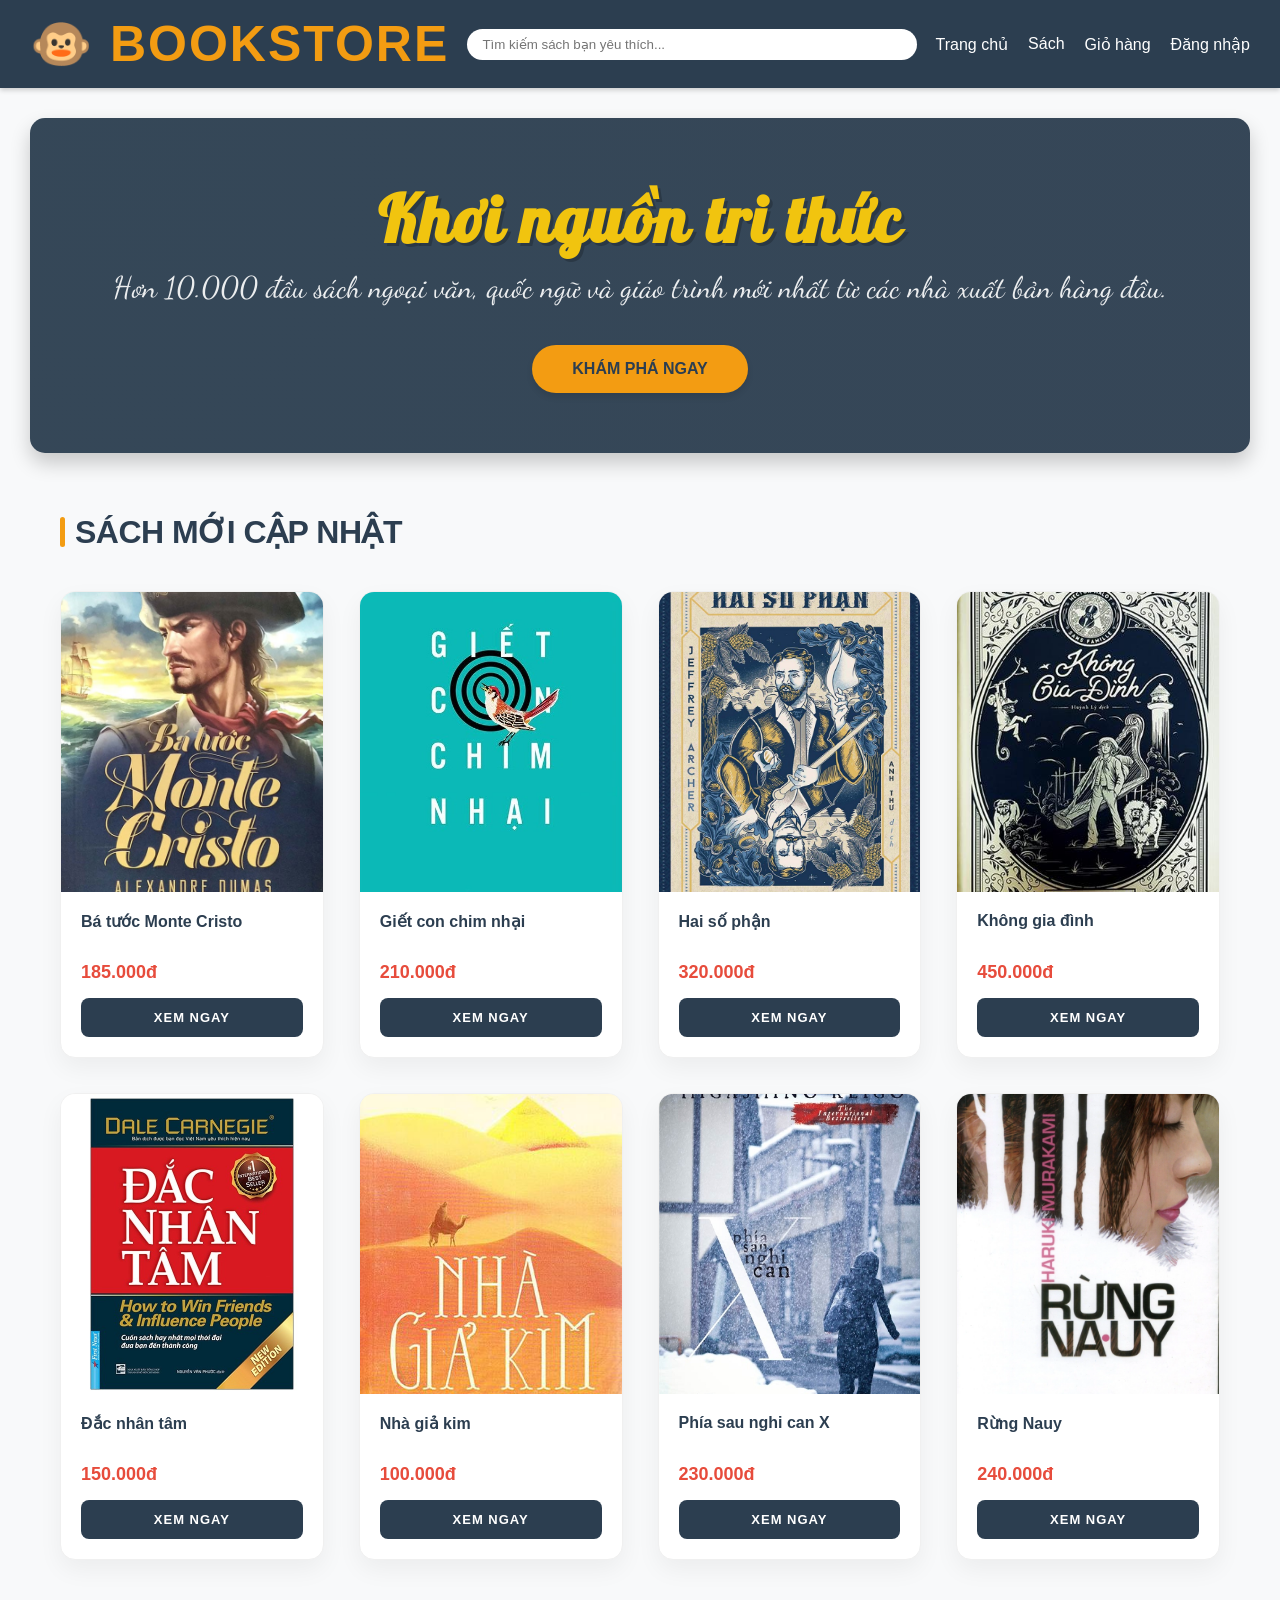
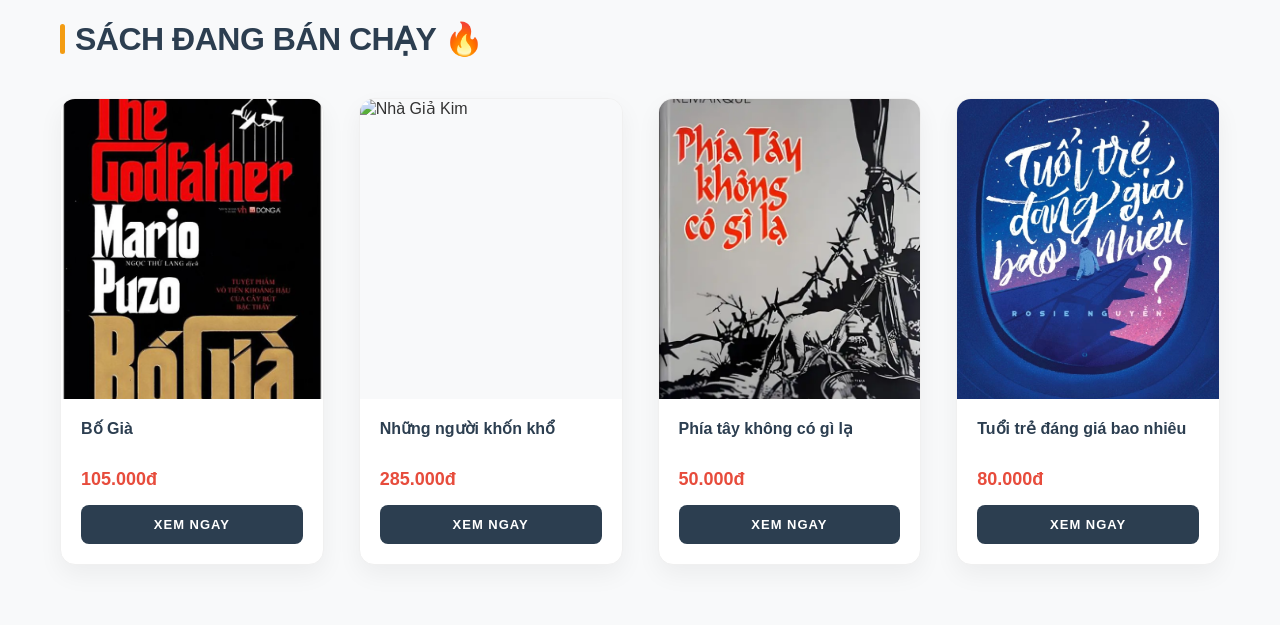
==== commit 5b074ce9: "cap nhat du lieu" ====
--- a/src/views/index.html
+++ b/src/views/index.html
@@ -18,7 +18,7 @@
 
     <div class="search-bar" style="position: relative;">
         <input type="text" id="search-input" placeholder="Tìm kiếm sách bạn yêu thích..." autocomplete="off">
-
+        <!-- Hộp chứa gợi ý (mặc định ẩn) -->
         <div id="search-suggestions" class="suggestions-box"></div>
     </div>
 
@@ -52,7 +52,7 @@
             <div class="book-content">
                 <div class="book-title">Bá tước Monte Cristo</div>
                 <div class="price">185.000đ</div>
-                <button class="btn-buy">Xem ngay</button>
+                <button class="btn-buy" onclick="window.location.href='chi-tiet-sach.html?id=ba-tuoc-monte-cristo'">Xem ngay</button>
             </div>
         </div>
 
@@ -61,7 +61,7 @@
             <div class="book-content">
                 <div class="book-title">Giết con chim nhại</div>
                 <div class="price">210.000đ</div>
-                <button class="btn-buy">Xem ngay</button>
+                <button class="btn-buy" onclick="window.location.href='chi-tiet-sach.html?id=giet-con-chim-nhai'">Xem ngay</button>
             </div>
         </div>
 
@@ -70,7 +70,7 @@
             <div class="book-content">
                 <div class="book-title">Hai số phận</div>
                 <div class="price">320.000đ</div>
-                <button class="btn-buy">Xem ngay</button>
+                <button class="btn-buy" onclick="window.location.href='chi-tiet-sach.html?id=hai-so-phan'">Xem ngay</button>
             </div>
         </div>
 
@@ -79,7 +79,7 @@
             <div class="book-content">
                 <div class="book-title">Không gia đình</div>
                 <div class="price">450.000đ</div>
-                <button class="btn-buy">Xem ngay</button>
+                <button class="btn-buy" onclick="window.location.href='chi-tiet-sach.html?id=khong-gia-dinh'">Xem ngay</button>
             </div>
         </div>
 
@@ -88,7 +88,7 @@
             <div class="book-content">
                 <div class="book-title">Đắc nhân tâm</div>
                 <div class="price">150.000đ</div>
-                <button class="btn-buy">Xem ngay</button>
+                <button class="btn-buy" onclick="window.location.href='chi-tiet-sach.html?id=dac-nhan-tam'">Xem ngay</button>
             </div>
         </div>
 
@@ -97,7 +97,7 @@
             <div class="book-content">
                 <div class="book-title">Nhà giả kim</div>
                 <div class="price">100.000đ</div>
-                <button class="btn-buy">Xem ngay</button>
+                <button class="btn-buy" onclick="window.location.href='chi-tiet-sach.html?id=nha-gia-kim'">Xem ngay</button>
             </div>
         </div>
 
@@ -106,7 +106,7 @@
             <div class="book-content">
                 <div class="book-title">Phía sau nghi can X</div>
                 <div class="price">230.000đ</div>
-                <button class="btn-buy">Xem ngay</button>
+                <button class="btn-buy" onclick="window.location.href='chi-tiet-sach.html?id=phia-sau-nghi-can-x'">Xem ngay</button>
             </div>
         </div>
 
@@ -115,7 +115,7 @@
             <div class="book-content">
                 <div class="book-title">Rừng Nauy</div>
                 <div class="price">240.000đ</div>
-                <button class="btn-buy">Xem ngay</button>
+                <button class="btn-buy" onclick="window.location.href='chi-tiet-sach.html?id=rung-nauy'">Xem ngay</button>
             </div>
         </div>
     </div>
@@ -135,7 +135,7 @@
             <div class="book-content">
                 <div class="book-title">Bố Già</div>
                 <div class="price">105.000đ</div>
-                <button class="btn-buy">Xem ngay</button>
+                <button class="btn-buy" onclick="window.location.href='chi-tiet-sach.html?id=bo-gia'">Xem ngay</button>
             </div>
         </div>
 
@@ -146,7 +146,7 @@
             <div class="book-content">
                 <div class="book-title">Những người khốn khổ</div>
                 <div class="price">285.000đ</div>
-                <button class="btn-buy">Xem ngay</button>
+                <button class="btn-buy" onclick="window.location.href='chi-tiet-sach.html?id=nhung-nguoi-khon-kho'">Xem ngay</button>
             </div>
         </div>
 
@@ -157,7 +157,7 @@
             <div class="book-content">
                 <div class="book-title">Phía tây không có gì lạ</div>
                 <div class="price">50.000đ</div>
-                <button class="btn-buy">Xem ngay</button>
+                <button class="btn-buy" onclick="window.location.href='chi-tiet-sach.html?id=phia-tay-khong-co-gi-la'">Xem ngay</button>
             </div>
         </div>
 
@@ -168,7 +168,7 @@
             <div class="book-content">
                 <div class="book-title">Tuổi trẻ đáng giá bao nhiêu</div>
                 <div class="price">80.000đ</div>
-                <button class="btn-buy">Xem ngay</button>
+                <button class="btn-buy" onclick="window.location.href='chi-tiet-sach.html?id=tuoi-tre-dang-gia-bao-nhieu'">Xem ngay</button>
             </div>
         </div>
     </div>
@@ -199,5 +199,153 @@
     }
 </script>
 
+<!-- ==============================================
+     JAVASCRIPT: THANH TÌM KIẾM THÔNG MINH (TÊN, TÁC GIẢ, THỂ LOẠI)
+     ============================================== -->
+<script>
+    // 1. KHO DỮ LIỆU ĐẦY ĐỦ 56 CUỐN SÁCH CỦA BOOKSTORE
+    const bookDatabase = {
+        "ba-tuoc-monte-cristo": { id: "ba-tuoc-monte-cristo", title: "Bá tước Monte Cristo", price: 185000, img: "../assets/images/ba-tuoc-monte-cristo.jpg", author: "Alexandre Dumas", category: "Văn học" },
+        "giet-con-chim-nhai": { id: "giet-con-chim-nhai", title: "Giết con chim nhại", price: 210000, img: "../assets/images/giet-con-chim-nhai.jpg", author: "Harper Lee", category: "Văn học" },
+        "hai-so-phan": { id: "hai-so-phan", title: "Hai số phận", price: 320000, img: "../assets/images/hai-so-phan.jpg", author: "Jeffrey Archer", category: "Văn học" },
+        "khong-gia-dinh": { id: "khong-gia-dinh", title: "Không gia đình", price: 450000, img: "../assets/images/khong-gia-dinh.jpg", author: "Hector Malot", category: "Văn học" },
+        "phia-sau-nghi-can-x": { id: "phia-sau-nghi-can-x", title: "Phía sau nghi can X", price: 230000, img: "../assets/images/phia-sau-nghi-can-x.png", author: "Keigo Higashino", category: "Trinh thám" },
+        "rung-nauy": { id: "rung-nauy", title: "Rừng Nauy", price: 240000, img: "../assets/images/rung-nauy.png", author: "Haruki Murakami", category: "Văn học" },
+        "bo-gia": { id: "bo-gia", title: "Bố Già", price: 105000, img: "../assets/images/bo-gia.png", author: "Mario Puzo", category: "Văn học" },
+        "nhung-nguoi-khon-kho": { id: "nhung-nguoi-khon-kho", title: "Những người khốn khổ", price: 285000, img: "../assets/images/nhung-nguoi-khon-kho.png", author: "Victor Hugo", category: "Văn học" },
+        "phia-tay-khong-co-gi-la": { id: "phia-tay-khong-co-gi-la", title: "Phía tây không có gì lạ", price: 50000, img: "../assets/images/phia-tay-khong-co-gi-la.png", author: "Erich Maria Remarque", category: "Văn học" },
+        "tuoi-tre-dang-gia-bao-nhieu": { id: "tuoi-tre-dang-gia-bao-nhieu", title: "Tuổi trẻ đáng giá bao nhiêu", price: 80000, img: "../assets/images/tuoi-tre-dang-gia-bao-nhieu.png", author: "Rosie Nguyễn", category: "Kỹ năng" },
+        "cay-cam-ngot-cua-toi": { id: "cay-cam-ngot-cua-toi", title: "Cây Cam Ngọt Của Tôi", price: 81000, img: "../assets/images/cay-cam-ngot-cua-toi.png", author: "José Mauro de Vasconcelos", category: "Văn học" },
+        "khong-diet-khong-sinh-dung-so-hai": { id: "khong-diet-khong-sinh-dung-so-hai", title: "Không Diệt Không Sinh Đừng Sợ Hãi", price: 82500, img: "../assets/images/q2.png", author: "Thích Nhất Hạnh", category: "Kỹ năng" },
+        "khi-hoi-tho-hoa-thinh-khong": { id: "khi-hoi-tho-hoa-thinh-khong", title: "Khi Hơi Thở Hóa Thinh Không", price: 81750, img: "../assets/images/q3.png", author: "Paul Kalanithi", category: "Văn học" },
+        "dan-ong-sao-hoa-dan-ba-sao-kim": { id: "dan-ong-sao-hoa-dan-ba-sao-kim", title: "Đàn Ông Sao Hỏa Đàn Bà Sao Kim", price: 122000, img: "../assets/images/q4.png", author: "John Gray", category: "Kỹ năng" },
+        "muon-kiep-nhan-sinh": { id: "muon-kiep-nhan-sinh", title: "Muôn Kiếp Nhân Sinh", price: 117600, img: "../assets/images/q5.png", author: "Nguyên Phong", category: "Văn học" },
+        "tieng-han-tong-hop-so-cap-1": { id: "tieng-han-tong-hop-so-cap-1", title: "Tiếng Hàn Tổng Hợp - Sơ Cấp 1", price: 148500, img: "../assets/images/q6.png", author: "Nhiều Tác Giả", category: "Ngoại ngữ" },
+        "dac-nhan-tam": { id: "dac-nhan-tam", title: "Đắc Nhân Tâm", price: 56000, img: "../assets/images/dac-nhan-tam.jpg", author: "Dale Carnegie", category: "Kỹ năng" },
+        "day-con-lam-giau-01": { id: "day-con-lam-giau-01", title: "Dạy Con Làm Giàu 01", price: 62000, img: "../assets/images/q8.png", author: "Robert T. Kiyosaki", category: "Kinh tế" },
+        "hieu-ve-trai-tim": { id: "hieu-ve-trai-tim", title: "Hiểu Về Trái Tim", price: 119000, img: "../assets/images/q9.png", author: "Thích Minh Niệm", category: "Kỹ năng" },
+        "ngon-ngu-co-the": { id: "ngon-ngu-co-the", title: "Ngôn Ngữ Cơ Thể", price: 158000, img: "../assets/images/q10.png", author: "Allan Pease", category: "Kỹ năng" },
+        "cam-on-nguoi-lon": { id: "cam-on-nguoi-lon", title: "Cảm Ơn Người Lớn", price: 84700, img: "../assets/images/q11.png", author: "Nguyễn Nhật Ánh", category: "Văn học" },
+        "thay-doi-cuoc-song-voi-nhan-so-hoc": { id: "thay-doi-cuoc-song-voi-nhan-so-hoc", title: "Thay Đổi Cuộc Sống Với Nhân Số Học", price: 173600, img: "../assets/images/q12.png", author: "Lê Đỗ Quỳnh Hương", category: "Kỹ năng" },
+        "khoi-nghiep-ban-le": { id: "khoi-nghiep-ban-le", title: "Khởi Nghiệp Bán Lẻ", price: 125000, img: "../assets/images/q13.png", author: "Trần Thanh Phong", category: "Kinh tế" },
+        "muon-kiep-nhan-sinh-tap-2": { id: "muon-kiep-nhan-sinh-tap-2", title: "Muôn Kiếp Nhân Sinh - Tập 2", price: 187600, img: "../assets/images/q14.png", author: "Nguyên Phong", category: "Văn học" },
+        "lam-ban-voi-bau-troi": { id: "lam-ban-voi-bau-troi", title: "Làm Bạn Với Bầu Trời", price: 169400, img: "../assets/images/q15.png", author: "Nguyễn Nhật Ánh", category: "Văn học" },
+        "tam-ly-hoc-toi-pham": { id: "tam-ly-hoc-toi-pham", title: "Tâm Lý Học Tội Phạm", price: 94000, img: "../assets/images/q17.png", author: "Stanton E. Samenow", category: "Tâm lý" },
+        "thien-tai-ben-trai-ke-dien-ben-phai": { id: "thien-tai-ben-trai-ke-dien-ben-phai", title: "Thiên Tài Bên Trái, Kẻ Điên Bên Phải", price: 116000, img: "../assets/images/q18.png", author: "Cao Minh", category: "Tâm lý" },
+        "tam-ly-hoc-ve-tien": { id: "tam-ly-hoc-ve-tien", title: "Tâm Lý Học Về Tiền", price: 141500, img: "../assets/images/q20.png", author: "Morgan Housel", category: "Tâm lý" },
+        "cay-chuoi-non-di-giay-xanh": { id: "cay-chuoi-non-di-giay-xanh", title: "Cây Chuối Non Đi Giày Xanh", price: 84700, img: "../assets/images/q21.png", author: "Nguyễn Nhật Ánh", category: "Văn học" },
+        "tu-hoc-tieng-trung-cho-nguoi-moi-bat-dau": { id: "tu-hoc-tieng-trung-cho-nguoi-moi-bat-dau", title: "Tự Học Tiếng Trung Cho Người Mới Bắt Đầu", price: 85500, img: "../assets/images/q26.png", author: "MCBooks", category: "Ngoại ngữ" },
+        "ong-tram-tuoi-treo-qua-cua-so-va-bien-mat": { id: "ong-tram-tuoi-treo-qua-cua-so-va-bien-mat", title: "Ông Trăm Tuổi Trèo Qua Cửa Sổ Và Biến Mất", price: 146300, img: "../assets/images/q28.png", author: "Jonas Jonasson", category: "Văn học" },
+        "nguoi-dua-dieu": { id: "nguoi-dua-dieu", title: "Người Đua Diều", price: 146300, img: "../assets/images/q29.png", author: "Khaled Hosseini", category: "Văn học" },
+        "think-and-grow-rich": { id: "think-and-grow-rich", title: "Think And Grow Rich", price: 77000, img: "../assets/images/q31.png", author: "Napoleon Hill", category: "Kinh tế" },
+        "nguoi-giau-co-nhat-thanh-babylon": { id: "nguoi-giau-co-nhat-thanh-babylon", title: "Người Giàu Có Nhất Thành Babylon", price: 74000, img: "../assets/images/q32.png", author: "George S. Clason", category: "Kinh tế" },
+        "lam-giau-tu-chung-khoan": { id: "lam-giau-tu-chung-khoan", title: "Làm Giàu Từ Chứng Khoán", price: 700000, img: "../assets/images/q34.png", author: "William J. O'Neil", category: "Kinh tế" },
+        "ghi-chep-phap-y-nhung-cai-chet-bi-an": { id: "ghi-chep-phap-y-nhung-cai-chet-bi-an", title: "Ghi Chép Pháp Y - Những Cái Chết Bí Ẩn", price: 112500, img: "../assets/images/q41.png", author: "Pháp y Tần Minh", category: "Trinh thám" },
+        "kheo-an-noi-se-co-duoc-thien-ha": { id: "kheo-an-noi-se-co-duoc-thien-ha", title: "Khéo Ăn Nói Sẽ Có Được Thiên Hạ", price: 118000, img: "../assets/images/q45.png", author: "Trác Nhã", category: "Tâm lý" },
+        "nha-gia-kim": { id: "nha-gia-kim", title: "Nhà giả kim", price: 100000, img: "../assets/images/nha-gia-kim.jpg", author: "Paulo Coelho", category: "Văn học" },
+        "90-tre-thong-minh-nho-tro-chuyen": { id: "90-tre-thong-minh-nho-tro-chuyen", title: "90% Trẻ Thông Minh Nhờ Trò Chuyện", price: 33000, img: "../assets/images/q16.png", author: "Fukuda Takeshi", category: "Kỹ năng" },
+        "bi-mat-cua-phan-thien-an": { id: "bi-mat-cua-phan-thien-an", title: "Bí Mật Của Phan Thiên Ân", price: 69000, img: "../assets/images/q19.png", author: "Tiến sĩ Alan Phan", category: "Kỹ năng" },
+        "co-hai-con-meo-ngoi-ben-cua-so": { id: "co-hai-con-meo-ngoi-ben-cua-so", title: "Có Hai Con Mèo Ngồi Bên Cửa Sổ", price: 77000, img: "../assets/images/q22.png", author: "Nguyễn Nhật Ánh", category: "Văn học" },
+        "hanh-tinh-cua-mot-ke-nghi-nhieu": { id: "hanh-tinh-cua-mot-ke-nghi-nhieu", title: "Hành Tinh Của Một Kẻ Nghĩ Nhiều", price: 56000, img: "../assets/images/q23.png", author: "Nguyễn Đoàn Minh Đức", category: "Tâm lý" },
+        "tu-dien-tieng-em": { id: "tu-dien-tieng-em", title: "Từ Điển Tiếng 'Em'", price: 55000, img: "../assets/images/q24.png", author: "Khotudien", category: "Văn học" },
+        "di-tim-le-song": { id: "di-tim-le-song", title: "Đi Tìm Lẽ Sống", price: 62000, img: "../assets/images/q25.png", author: "Viktor E. Frankl", category: "Tâm lý" },
+        "cho-toi-xin-mot-ve-di-tuoi-tho": { id: "cho-toi-xin-mot-ve-di-tuoi-tho", title: "Cho Tôi Xin Một Vé Đi Tuổi Thơ", price: 69300, img: "../assets/images/q27.png", author: "Nguyễn Nhật Ánh", category: "Văn học" },
+        "bien-moi-thu-thanh-tien": { id: "bien-moi-thu-thanh-tien", title: "Biến Mọi Thứ Thành Tiền", price: 109000, img: "../assets/images/q30.png", author: "Tetsuya Ishida", category: "Kinh tế" },
+        "combo-sach-english": { id: "combo-sach-english", title: "Combo sách English", price: 85500, img: "../assets/images/q33.png", author: "Nhiều Tác Giả", category: "Ngoại ngữ" },
+        "lam-giau-tu-chung-khoan-bo-2-cuon": { id: "lam-giau-tu-chung-khoan-bo-2-cuon", title: "Làm Giàu Từ Chứng Khoán (Bộ 2 cuốn)", price: 700000, img: "../assets/images/q34.png", author: "William J. O'Neil", category: "Kinh tế" },
+        "khong-so-cham-chi-so-dung": { id: "khong-so-cham-chi-so-dung", title: "Không Sợ Chậm Chỉ Sợ Dừng", price: 84000, img: "../assets/images/q35.png", author: "Vương Giác", category: "Kỹ năng" },
+        "vi-than-cua-nhung-quyet-dinh": { id: "vi-than-cua-nhung-quyet-dinh", title: "Vị Thần Của Những Quyết Định", price: 51000, img: "../assets/images/q37.png", author: "Nhiều Tác Giả", category: "Kỹ năng" },
+        "tho-bay-mau-va-nhung-nguoi-nghi-no-la-ban": { id: "tho-bay-mau-va-nhung-nguoi-nghi-no-la-ban", title: "Thỏ Bảy Màu Và Những Người Nghĩ Nó Là Bạn", price: 79000, img: "../assets/images/q38.png", author: "Huỳnh Thái Ngọc", category: "Văn học" },
+        "muon-kiep-nhan-sinh-tap-3": { id: "muon-kiep-nhan-sinh-tap-3", title: "Muôn Kiếp Nhân Sinh - Tập 3", price: 152600, img: "../assets/images/q39.png", author: "Nguyên Phong", category: "Văn học" },
+        "to-binh-yen-ve-hanh-phuc": { id: "to-binh-yen-ve-hanh-phuc", title: "Tô Bình Yên Vẽ Hạnh Phúc", price: 70000, img: "../assets/images/q40.png", author: "Kulzsc", category: "Kỹ năng" },
+        "thuat-thao-tung": { id: "thuat-thao-tung", title: "Thuật Thao Túng", price: 89600, img: "../assets/images/q42.png", author: "Henrik Fexeus", category: "Kỹ năng" },
+        "khong-phai-soi-nhung-cung-dung-la-cuu": { id: "khong-phai-soi-nhung-cung-dung-la-cuu", title: "Không Phải Sói Nhưng Cũng Đừng Là Cừu", price: 92000, img: "../assets/images/q44.png", author: "Lê Bảo Tôn", category: "Văn học" },
+        "noi-chuyen-la-ban-nang-giu-mieng-la-tu-duong": { id: "noi-chuyen-la-ban-nang-giu-mieng-la-tu-duong", title: "Nói Chuyện Là Bản Năng, Giữ Miệng Là Tu Dưỡng", price: 123000, img: "../assets/images/q48.png", author: "Trương Tiếu Hằng", category: "Kỹ năng" }
+    };
+
+    // Chuyển Object thành dạng Mảng (Array) để dễ dàng lọc
+    const danhSachTimKiem = Object.values(bookDatabase);
+
+    // 2. HÀM CHUẨN HÓA TIẾNG VIỆT (Bỏ dấu, viết thường)
+    function xoaDau(str) {
+        if (!str) return ""; // Tránh lỗi nếu dữ liệu bị rỗng
+        return str.normalize("NFD").replace(/[\u0300-\u036f]/g, "")
+                  .replace(/đ/g, "d").replace(/Đ/g, "D").toLowerCase();
+    }
+
+    // 3. BẮT ĐẦU XỬ LÝ LỌC SÁCH
+    const oTimKiem = document.getElementById('search-input');
+    const hopGoiY = document.getElementById('search-suggestions');
+
+    if (oTimKiem && hopGoiY) {
+        oTimKiem.addEventListener('input', function() {
+            const tuKhoa = xoaDau(this.value.trim()); // Chữ khách hàng vừa gõ
+            hopGoiY.innerHTML = ''; // Xóa sạch kết quả cũ
+
+            if (tuKhoa.length > 0) {
+                // ĐIỀU KIỆN 3 TRONG 1: TÊN SÁCH || TÁC GIẢ || THỂ LOẠI
+                const ketQua = danhSachTimKiem.filter(sach => {
+                    const tenSachKhongDau = xoaDau(sach.title);
+                    const tenTacGiaKhongDau = xoaDau(sach.author);
+                    const theLoaiKhongDau = xoaDau(sach.category);
+
+                    return tenSachKhongDau.includes(tuKhoa) ||
+                           tenTacGiaKhongDau.includes(tuKhoa) ||
+                           theLoaiKhongDau.includes(tuKhoa);
+                });
+
+                if (ketQua.length > 0) {
+                    hopGoiY.style.display = 'block'; // Hiện hộp gợi ý
+
+                    // In từng cuốn sách ra HTML
+                    ketQua.forEach(sach => {
+                        const theA = document.createElement('a');
+                        theA.href = `chi-tiet-sach.html?id=${sach.id}`;
+                        theA.className = 'suggestion-item';
+
+                        const giaTien = sach.price.toLocaleString('vi-VN') + ' đ';
+
+                        theA.innerHTML = `
+                            <img src="${sach.img}" alt="${sach.title}">
+                            <div class="suggestion-item-info">
+                                <h4>${sach.title}</h4>
+                                <p>${giaTien}</p>
+                            </div>
+                        `;
+                        hopGoiY.appendChild(theA);
+                    });
+                } else {
+                    hopGoiY.style.display = 'none'; // Không có kết quả thì ẩn đi
+                }
+            } else {
+                hopGoiY.style.display = 'none'; // Xóa hết chữ trên ô tìm kiếm cũng ẩn đi
+            }
+        });
+
+// BẮT SỰ KIỆN KHI NGƯỜI DÙNG BẤM PHÍM ENTER
+        oTimKiem.addEventListener('keypress', function(event) {
+            // Kiểm tra xem phím vừa bấm có phải là Enter không
+            if (event.key === 'Enter') {
+                event.preventDefault(); // Chặn hành vi load lại trang mặc định
+
+                const tuKhoa = this.value.trim(); // Lấy chữ khách vừa gõ
+
+                if (tuKhoa.length > 0) {
+                    // Nhảy sang trang Danh mục sách và "xách" theo từ khóa trên URL
+                    // Ví dụ: danh-muc-sach.html?search=nha%20gia%20kim
+                    window.location.href = `danh-muc-sach.html?search=${encodeURIComponent(tuKhoa)}`;
+                }
+            }
+        });
+
+        // 4. BẤM CHUỘT RA NGOÀI THÌ TỰ ĐỘNG ẨN HỘP GỢI Ý
+        document.addEventListener('click', function(event) {
+            if (!oTimKiem.contains(event.target) && !hopGoiY.contains(event.target)) {
+                hopGoiY.style.display = 'none';
+            }
+        });
+    }
+</script>
+
 </body>
 </html>
--- a/src/assets/css/dinh-dang.css
+++ b/src/assets/css/dinh-dang.css
@@ -403,3 +403,281 @@
         align-items: flex-start;
     }
 }
+
+/* =========================================================
+   CSS DÀNH RIÊNG CHO TRANG CHI TIẾT SẢN PHẨM
+   ========================================================= */
+.breadcrumb {
+    padding: 15px 0;
+    font-size: 14px;
+    color: #7f8c8d;
+}
+.breadcrumb a {
+    color: #2c3e50;
+    text-decoration: none;
+    transition: 0.2s;
+}
+.breadcrumb a:hover {
+    color: #f39c12;
+}
+
+/* Khối chính (Ảnh & Chữ) */
+.product-detail-wrapper {
+    display: flex;
+    gap: 50px;
+    background: #ffffff;
+    padding: 40px;
+    border-radius: 15px;
+    box-shadow: 0 5px 20px rgba(0,0,0,0.05);
+    margin-bottom: 30px;
+}
+
+/* Khối Ảnh bìa */
+.product-gallery {
+    width: 35%;
+    text-align: center;
+}
+.product-gallery img {
+    max-width: 100%;
+    border-radius: 8px;
+    box-shadow: 0 10px 25px rgba(0,0,0,0.1);
+    transition: transform 0.3s ease;
+}
+.product-gallery img:hover {
+    transform: scale(1.03); /* Phóng to nhẹ khi rê chuột vào ảnh */
+}
+
+/* Khối Chữ và Giá */
+.product-info-main {
+    width: 65%;
+}
+.product-info-main h1 {
+    font-size: 28px;
+    color: #2c3e50;
+    margin-bottom: 20px;
+    line-height: 1.4;
+}
+
+.product-meta {
+    display: grid;
+    grid-template-columns: 1fr 1fr; /* Chia 2 cột đều nhau */
+    gap: 15px;
+    margin-bottom: 25px;
+    font-size: 15px;
+    color: #7f8c8d;
+}
+.product-meta span {
+    color: #2c3e50;
+    font-weight: 600;
+}
+.product-meta .highlight-text {
+    color: #3498db; /* Màu xanh nước biển cho Nhà cung cấp */
+}
+
+/* Cục Hiển thị Giá tiền */
+.product-price-box {
+    background: #fdf2f2; /* Nền đỏ cực nhạt */
+    padding: 25px;
+    border-radius: 10px;
+    margin-bottom: 30px;
+    border-left: 5px solid #c92127; /* Vạch đỏ bên trái */
+}
+.current-price {
+    font-size: 38px;
+    font-weight: 800;
+    color: #c92127; /* Màu đỏ Fahasa */
+}
+
+/* Nút bấm & Số lượng */
+.purchase-actions {
+    display: flex;
+    flex-direction: column;
+    gap: 25px;
+}
+.quantity-control {
+    display: flex;
+    align-items: center;
+    gap: 15px;
+}
+.qty-btn {
+    width: 40px;
+    height: 40px;
+    background: #f8f9fa;
+    border: 1px solid #dcdde1;
+    font-size: 20px;
+    cursor: pointer;
+    border-radius: 8px;
+    transition: 0.2s;
+}
+.qty-btn:hover { background: #e0e6ed; }
+.quantity-control input {
+    width: 60px;
+    height: 40px;
+    text-align: center;
+    border: 1px solid #dcdde1;
+    border-radius: 8px;
+    font-size: 16px;
+    font-weight: bold;
+}
+
+.action-buttons {
+    display: flex;
+    gap: 20px;
+}
+.btn-add-cart, .btn-buy-now {
+    padding: 18px 0;
+    font-size: 16px;
+    font-weight: 800;
+    border-radius: 10px;
+    cursor: pointer;
+    border: none;
+    flex: 1; /* Hai nút rộng bằng nhau */
+    transition: all 0.3s ease;
+    text-transform: uppercase;
+}
+.btn-add-cart {
+    background: #ffffff;
+    color: #c92127;
+    border: 2px solid #c92127;
+}
+.btn-add-cart:hover {
+    background: #fdf2f2;
+    transform: translateY(-2px);
+}
+.btn-buy-now {
+    background: #c92127;
+    color: #ffffff;
+    box-shadow: 0 4px 15px rgba(201, 33, 39, 0.4);
+}
+.btn-buy-now:hover {
+    background: #a81c21;
+    transform: translateY(-2px);
+}
+
+/* Khối Bảng thông số & Mô tả */
+.product-specs-wrapper {
+    background: #ffffff;
+    padding: 40px;
+    border-radius: 15px;
+    box-shadow: 0 5px 20px rgba(0,0,0,0.05);
+    margin-bottom: 50px;
+}
+.product-specs-wrapper h2 {
+    font-size: 22px;
+    color: #2c3e50;
+    margin-bottom: 25px;
+    border-bottom: 3px solid #f8f9fa;
+    padding-bottom: 15px;
+    text-transform: uppercase;
+}
+.specs-table {
+    width: 100%;
+    border-collapse: collapse;
+}
+.specs-table td {
+    padding: 15px 20px;
+    border-bottom: 1px solid #f1f2f6;
+    font-size: 15px;
+    color: #333;
+}
+.specs-table .spec-label {
+    width: 30%;
+    color: #7f8c8d;
+    background-color: #f8f9fa;
+    font-weight: 600;
+}
+.product-description {
+    font-size: 16px;
+    line-height: 1.8;
+    color: #4a4a4a;
+    text-align: justify;
+}
+
+/* =========================================================
+   GIAO DIỆN HỘP GỢI Ý TÌM KIẾM
+   ========================================================= */
+.suggestions-box {
+    position: absolute;
+    top: 110%; /* Nằm ngay sát dưới thanh tìm kiếm */
+    left: 0;
+    width: 100%;
+    background: white;
+    border-radius: 10px;
+    box-shadow: 0 10px 25px rgba(0,0,0,0.2); /* Đổ bóng sâu để nổi bật */
+    max-height: 400px;
+    overflow-y: auto; /* Có thanh cuộn nếu nhiều sách */
+    z-index: 9999; /* Luôn nổi lên trên cùng, không bị đè */
+    display: none; /* Mặc định giấu đi */
+    text-align: left; /* Căn lề trái cho chữ */
+}
+
+/* Từng thẻ gợi ý sách bên trong hộp */
+.suggestion-item {
+    display: flex;
+    align-items: center;
+    padding: 12px 15px;
+    border-bottom: 1px solid #f1f2f6;
+    text-decoration: none;
+    color: #2c3e50;
+    transition: background 0.2s;
+}
+
+.suggestion-item:last-child {
+    border-bottom: none;
+}
+
+.suggestion-item:hover {
+    background-color: #f8f9fa;
+}
+
+.suggestion-item:hover h4 {
+    color: #f39c12; /* Đổi màu chữ thành cam khi di chuột */
+}
+
+/* ĐÂY LÀ ĐOẠN QUAN TRỌNG NHẤT: ÉP ẢNH NHỎ LẠI */
+.suggestion-item img {
+    width: 45px !important;      /* Ép chiều rộng nhỏ xíu */
+    height: 65px !important;     /* Ép chiều cao tương xứng */
+    object-fit: cover;           /* Cắt ảnh vuông vắn không bị méo */
+    border-radius: 4px;
+    margin-right: 15px;
+    box-shadow: 0 2px 5px rgba(0,0,0,0.1);
+}
+
+/* Thông tin sách trong hộp gợi ý */
+.suggestion-item-info h4 {
+    margin: 0 0 5px 0;
+    font-size: 15px;
+    font-weight: 600;
+    line-height: 1.2;
+}
+
+.suggestion-item-info p {
+    margin: 0;
+    font-size: 13px;
+    color: #e74c3c;
+    font-weight: bold;
+}
+/* =========================================================
+   MỞ RỘNG THANH TÌM KIẾM CHO RỘNG RÃI
+   ========================================================= */
+/* Kéo dài thanh tìm kiếm trên Header */
+.search-bar {
+    width: 450px !important; /* Bạn có thể tăng lên 500px nếu thấy vẫn chưa đủ dài */
+}
+
+/* Đảm bảo ô nhập chữ giãn đều theo thanh tìm kiếm */
+#search-input {
+    width: 100% !important;
+    box-sizing: border-box !important;
+}
+
+/* Ép tên sách KHÔNG BAO GIỜ được rớt dòng, nếu dài quá thì hiện dấu ... */
+.suggestion-item-info h4 {
+    white-space: nowrap !important;
+    overflow: hidden !important;
+    text-overflow: ellipsis !important;
+    max-width: 330px; /* Giới hạn độ dài chữ để chừa chỗ cho giá tiền */
+    display: block;
+}
+
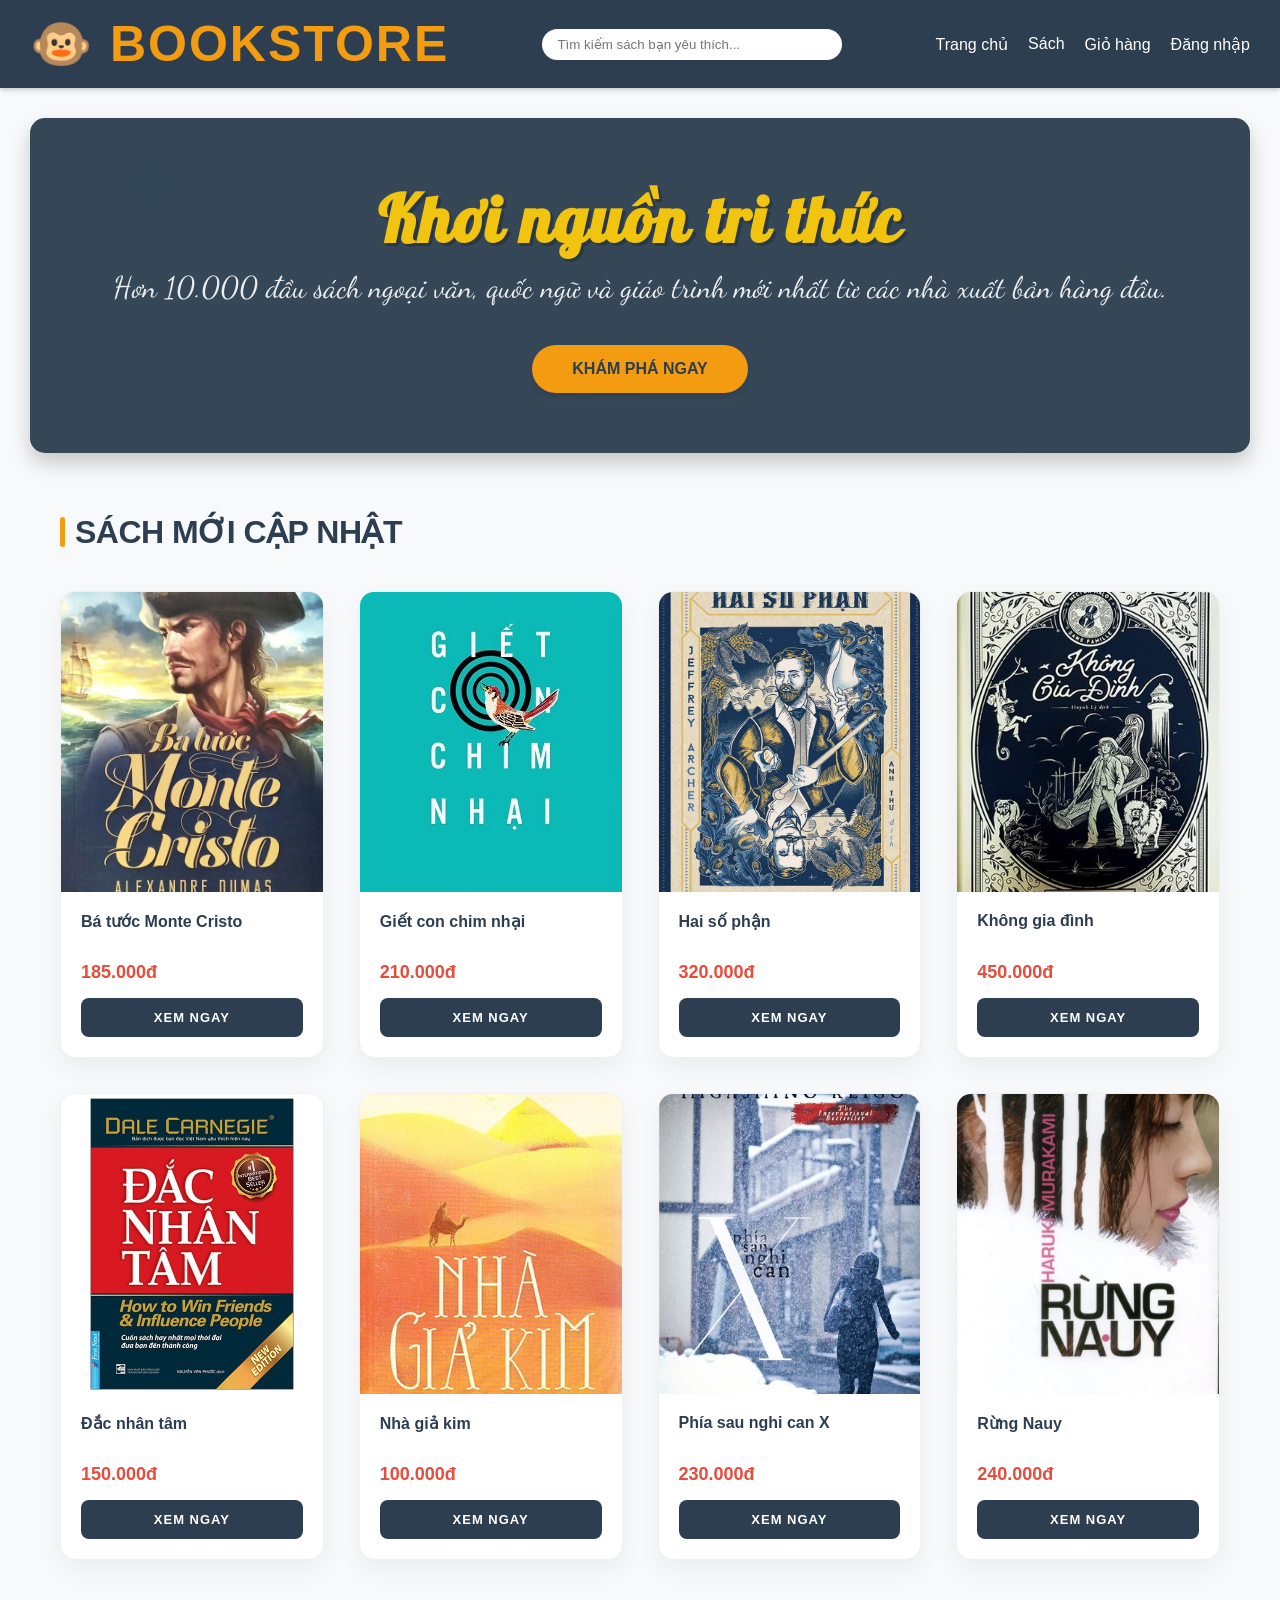
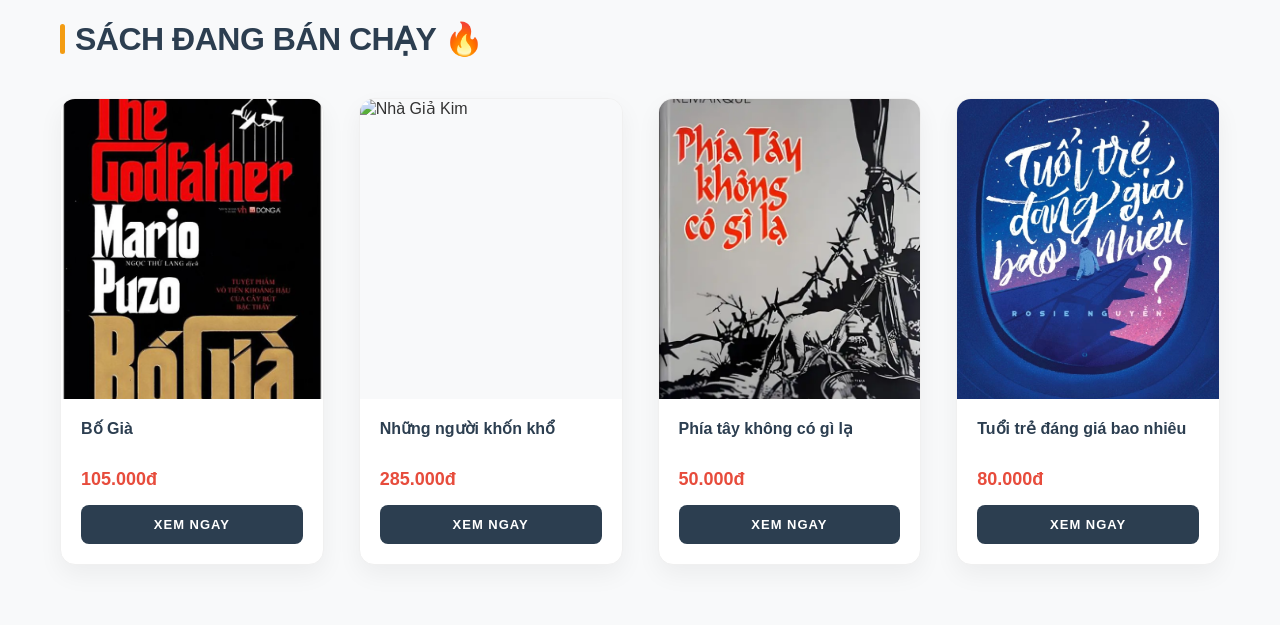
==== commit a966ee95: "-" ====
--- a/src/views/index.html
+++ b/src/views/index.html
@@ -183,13 +183,35 @@
         if (tenUser) { // Nếu có người đang đăng nhập
             var menuLogin = document.getElementById('menu-login');
 
-            // 1. Đổi chữ thành tên người dùng (màu cam cho nổi bật)
-            // 2. Thêm nút "Đăng xuất" nhỏ ngay bên cạnh
+            // Đổi chữ thành tên người dùng
             menuLogin.innerHTML = `
                 <a href="#" style="color: #f39c12; font-weight: bold;">👋 Chào, ${tenUser}</a>
                 <a href="#" onclick="dangXuat()" style="font-size: 12px; color: #e74c3c; margin-left: 5px; cursor: pointer;">(Thoát)</a>
             `;
         }
+
+        // --- THỦ THUẬT ẨN SÁCH HTML ĐÃ BỊ ADMIN XÓA ---
+        const khoSachAdmin = JSON.parse(localStorage.getItem('adc_books_db')) || [];
+        // Lấy ra danh sách các ID sách đang nằm trong thùng rác
+        const danhSachIdDaXoa = khoSachAdmin.filter(s => s.isDeleted === true).map(s => s.id);
+
+        // Lùng sục toàn bộ thẻ sách cứng trên trang chủ
+        document.querySelectorAll('.book-card').forEach(card => {
+            const nutMua = card.querySelector('.btn-buy');
+            if (nutMua) {
+                // Lấy ID sách từ lệnh onclick (vd: chi-tiet-sach.html?id=bo-gia)
+                const lenhOnclick = nutMua.getAttribute('onclick');
+                const match = lenhOnclick.match(/id=([^']+)/);
+                if (match && match[1]) {
+                    const idSachHTML = match[1];
+                    // Nếu ID này có trong thùng rác -> Cho thẻ div đó "bốc hơi"
+                    if (danhSachIdDaXoa.includes(idSachHTML)) {
+                        card.style.display = 'none';
+                    }
+                }
+            }
+        });
+        // --- KẾT THÚC THỦ THUẬT ---
     });
 
     // Hàm xử lý khi bấm nút (Thoát)
@@ -198,7 +220,6 @@
         window.location.reload(); // Tải lại trang web về trạng thái ban đầu
     }
 </script>
-
 <!-- ==============================================
      JAVASCRIPT: THANH TÌM KIẾM THÔNG MINH (TÊN, TÁC GIẢ, THỂ LOẠI)
      ============================================== -->
@@ -264,7 +285,14 @@
     };
 
     // Chuyển Object thành dạng Mảng (Array) để dễ dàng lọc
-    const danhSachTimKiem = Object.values(bookDatabase);
+    // --- BẮT ĐẦU ĐỒNG BỘ THANH TÌM KIẾM ---
+    if (!localStorage.getItem('adc_books_db')) {
+        localStorage.setItem('adc_books_db', JSON.stringify(Object.values(bookDatabase)));
+    }
+    const tatCaSach = JSON.parse(localStorage.getItem('adc_books_db')) || [];
+    // Lọc bỏ sách đã vào thùng rác
+    const danhSachTimKiem = tatCaSach.filter(sach => sach.isDeleted !== true);
+    // --- KẾT THÚC ĐỒNG BỘ ---
 
     // 2. HÀM CHUẨN HÓA TIẾNG VIỆT (Bỏ dấu, viết thường)
     function xoaDau(str) {
--- a/src/assets/css/dinh-dang.css
+++ b/src/assets/css/dinh-dang.css
@@ -320,7 +320,74 @@
     box-shadow: 0 4px 8px rgba(0,0,0,0.15);
     transform: translateY(-2px); /* Hiệu ứng nảy lên một chút */
 }
-/* --- Style cho trang Danh mục sách --- */
+
+/* =========================================================
+   GIAO DIỆN HỘP GỢI Ý TÌM KIẾM
+   ========================================================= */
+.suggestions-box {
+    position: absolute;
+    top: 110%; /* Nằm ngay sát dưới thanh tìm kiếm */
+    left: 0;
+    width: 100%;
+    background: white;
+    border-radius: 10px;
+    box-shadow: 0 10px 25px rgba(0,0,0,0.15); /* Đổ bóng sâu để nổi bật lên trên web */
+    max-height: 350px;
+    overflow-y: auto; /* Nếu gợi ý nhiều quá thì có thanh cuộn */
+    z-index: 9999; /* Luôn nổi lên trên cùng, không bị các khối khác đè lên */
+    display: none; /* Mặc định giấu đi, khi nào gõ chữ mới hiện */
+}
+
+/* Từng thẻ gợi ý sách bên trong hộp */
+.suggestion-item {
+    display: flex;
+    align-items: center;
+    padding: 12px 15px;
+    border-bottom: 1px solid #f1f2f6;
+    text-decoration: none;
+    color: #2c3e50;
+    transition: background 0.2s;
+}
+
+.suggestion-item:last-child {
+    border-bottom: none;
+}
+
+/* Hiệu ứng rê chuột vào thẻ gợi ý */
+.suggestion-item:hover {
+    background-color: #f8f9fa;
+}
+
+.suggestion-item:hover h4 {
+    color: #f39c12; /* Đổi màu tên sách thành cam */
+}
+
+/* Ảnh bìa thu nhỏ trong hộp gợi ý */
+.suggestion-item img {
+    width: 45px;
+    height: 65px;
+    object-fit: cover;
+    border-radius: 4px;
+    margin-right: 15px;
+    box-shadow: 0 2px 5px rgba(0,0,0,0.1);
+}
+
+/* Thông tin sách trong hộp gợi ý */
+.suggestion-item-info h4 {
+    margin: 0 0 5px 0;
+    font-size: 15px;
+    font-weight: 600;
+}
+
+.suggestion-item-info p {
+    margin: 0;
+    font-size: 13px;
+    color: #e74c3c;
+    font-weight: bold;
+}
+/* =========================================================
+   TRANG DANH MỤC SÁCH (Bộ lọc & Lưới 4 cột)
+   ========================================================= */
 
 /* 1. Thanh bộ lọc (Filter Bar) */
 .filter-bar {
@@ -354,12 +421,12 @@
     background-color: #f8fafc;
 }
 
-/* 2. Lưới sách 4 cột (Grid 4x4) */
+/* 2. Lưới sách 4 cột (Grid 4x4) - ĐÂY CHÍNH LÀ ĐOẠN ĐÃ BỊ MẤT */
 .book-catalog-grid {
     display: grid;
-    /* Chia làm 4 cột bằng nhau */
+    /* Chia làm 4 cột bằng nhau, khoảng cách 30px */
     grid-template-columns: repeat(4, 1fr);
-    gap: 30px; /* Khoảng cách giữa các quyển sách */
+    gap: 30px;
 }
 
 /* 3. Phân trang (Pagination) */
@@ -403,7 +470,6 @@
         align-items: flex-start;
     }
 }
-
 /* =========================================================
    CSS DÀNH RIÊNG CHO TRANG CHI TIẾT SẢN PHẨM
    ========================================================= */
@@ -421,7 +487,7 @@
     color: #f39c12;
 }
 
-/* Khối chính (Ảnh & Chữ) */
+/* Khối chính (Ảnh & Chữ) - Dùng Flex để chia 2 cột */
 .product-detail-wrapper {
     display: flex;
     gap: 50px;
@@ -432,7 +498,7 @@
     margin-bottom: 30px;
 }
 
-/* Khối Ảnh bìa */
+/* Khối Ảnh bìa (Cột trái) */
 .product-gallery {
     width: 35%;
     text-align: center;
@@ -447,7 +513,7 @@
     transform: scale(1.03); /* Phóng to nhẹ khi rê chuột vào ảnh */
 }
 
-/* Khối Chữ và Giá */
+/* Khối Chữ và Giá (Cột phải) */
 .product-info-main {
     width: 65%;
 }
@@ -471,21 +537,21 @@
     font-weight: 600;
 }
 .product-meta .highlight-text {
-    color: #3498db; /* Màu xanh nước biển cho Nhà cung cấp */
+    color: #3498db;
 }
 
 /* Cục Hiển thị Giá tiền */
 .product-price-box {
-    background: #fdf2f2; /* Nền đỏ cực nhạt */
+    background: #fdf2f2;
     padding: 25px;
     border-radius: 10px;
     margin-bottom: 30px;
-    border-left: 5px solid #c92127; /* Vạch đỏ bên trái */
+    border-left: 5px solid #c92127;
 }
 .current-price {
     font-size: 38px;
     font-weight: 800;
-    color: #c92127; /* Màu đỏ Fahasa */
+    color: #c92127;
 }
 
 /* Nút bấm & Số lượng */
@@ -591,93 +657,4 @@
     line-height: 1.8;
     color: #4a4a4a;
     text-align: justify;
-}
-
-/* =========================================================
-   GIAO DIỆN HỘP GỢI Ý TÌM KIẾM
-   ========================================================= */
-.suggestions-box {
-    position: absolute;
-    top: 110%; /* Nằm ngay sát dưới thanh tìm kiếm */
-    left: 0;
-    width: 100%;
-    background: white;
-    border-radius: 10px;
-    box-shadow: 0 10px 25px rgba(0,0,0,0.2); /* Đổ bóng sâu để nổi bật */
-    max-height: 400px;
-    overflow-y: auto; /* Có thanh cuộn nếu nhiều sách */
-    z-index: 9999; /* Luôn nổi lên trên cùng, không bị đè */
-    display: none; /* Mặc định giấu đi */
-    text-align: left; /* Căn lề trái cho chữ */
-}
-
-/* Từng thẻ gợi ý sách bên trong hộp */
-.suggestion-item {
-    display: flex;
-    align-items: center;
-    padding: 12px 15px;
-    border-bottom: 1px solid #f1f2f6;
-    text-decoration: none;
-    color: #2c3e50;
-    transition: background 0.2s;
-}
-
-.suggestion-item:last-child {
-    border-bottom: none;
-}
-
-.suggestion-item:hover {
-    background-color: #f8f9fa;
-}
-
-.suggestion-item:hover h4 {
-    color: #f39c12; /* Đổi màu chữ thành cam khi di chuột */
-}
-
-/* ĐÂY LÀ ĐOẠN QUAN TRỌNG NHẤT: ÉP ẢNH NHỎ LẠI */
-.suggestion-item img {
-    width: 45px !important;      /* Ép chiều rộng nhỏ xíu */
-    height: 65px !important;     /* Ép chiều cao tương xứng */
-    object-fit: cover;           /* Cắt ảnh vuông vắn không bị méo */
-    border-radius: 4px;
-    margin-right: 15px;
-    box-shadow: 0 2px 5px rgba(0,0,0,0.1);
-}
-
-/* Thông tin sách trong hộp gợi ý */
-.suggestion-item-info h4 {
-    margin: 0 0 5px 0;
-    font-size: 15px;
-    font-weight: 600;
-    line-height: 1.2;
-}
-
-.suggestion-item-info p {
-    margin: 0;
-    font-size: 13px;
-    color: #e74c3c;
-    font-weight: bold;
-}
-/* =========================================================
-   MỞ RỘNG THANH TÌM KIẾM CHO RỘNG RÃI
-   ========================================================= */
-/* Kéo dài thanh tìm kiếm trên Header */
-.search-bar {
-    width: 450px !important; /* Bạn có thể tăng lên 500px nếu thấy vẫn chưa đủ dài */
-}
-
-/* Đảm bảo ô nhập chữ giãn đều theo thanh tìm kiếm */
-#search-input {
-    width: 100% !important;
-    box-sizing: border-box !important;
-}
-
-/* Ép tên sách KHÔNG BAO GIỜ được rớt dòng, nếu dài quá thì hiện dấu ... */
-.suggestion-item-info h4 {
-    white-space: nowrap !important;
-    overflow: hidden !important;
-    text-overflow: ellipsis !important;
-    max-width: 330px; /* Giới hạn độ dài chữ để chừa chỗ cho giá tiền */
-    display: block;
-}
-
+}
